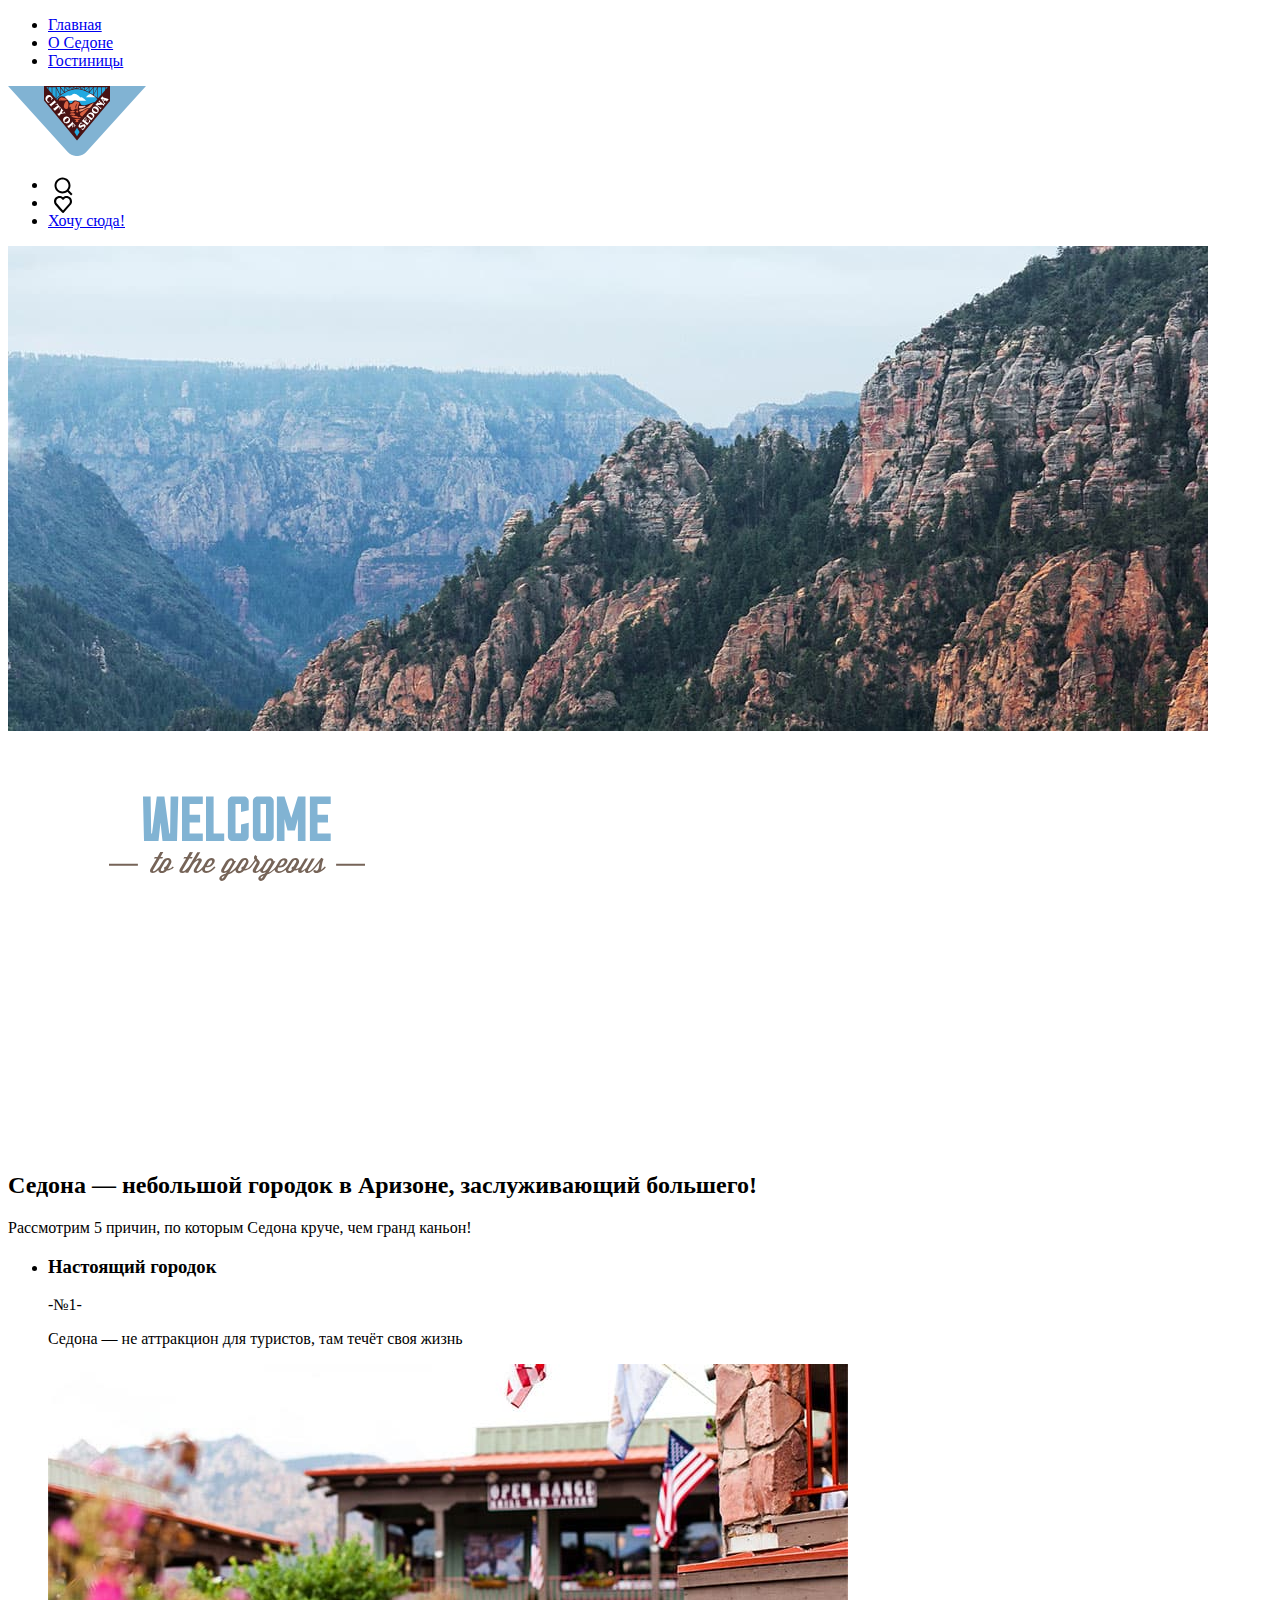
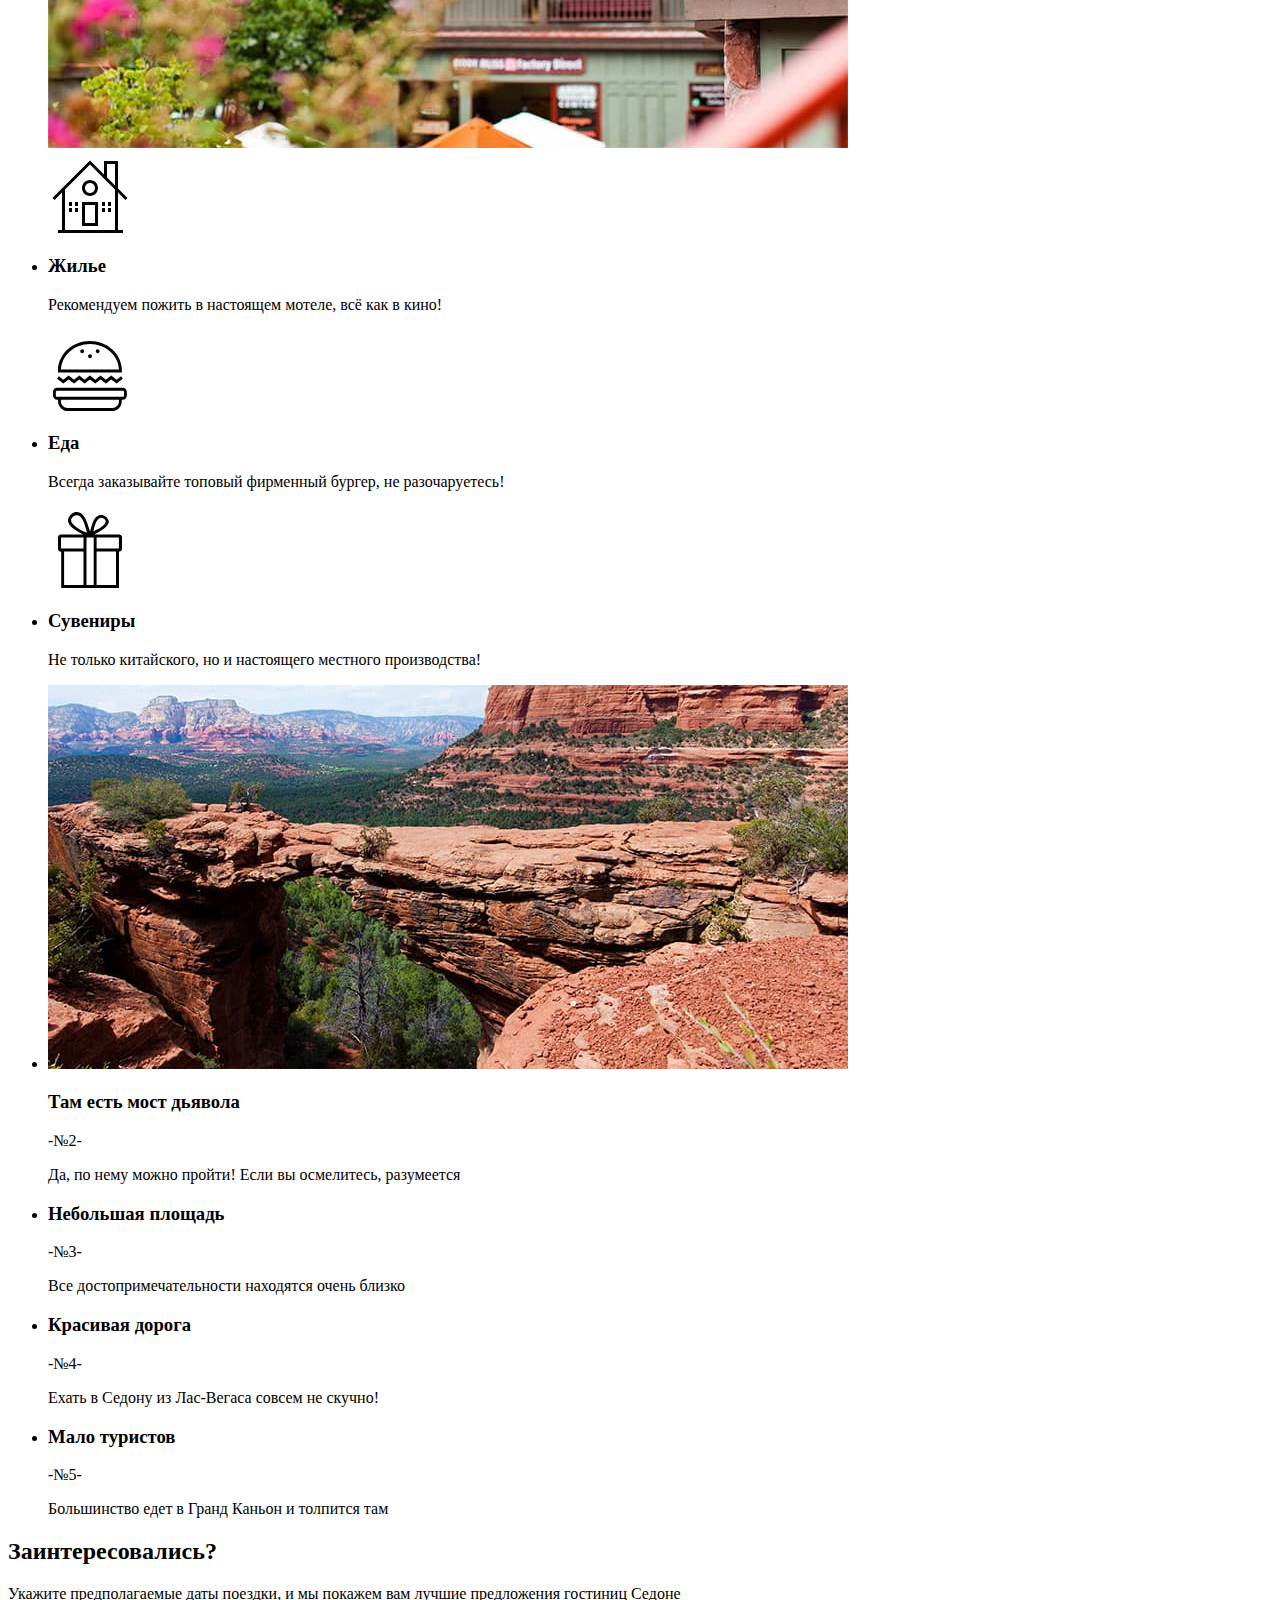
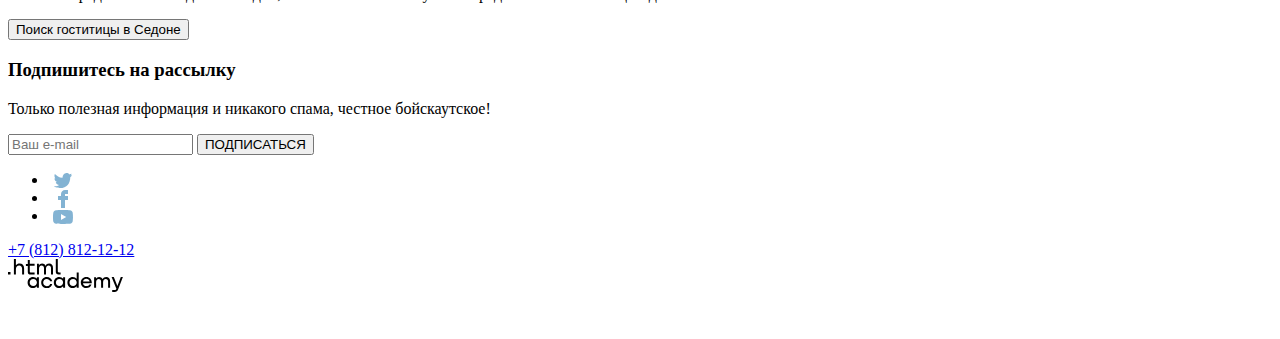
==== index.html @ 728090f1 "font-face two vaviants" ====
<!DOCTYPE html>
<html lang="ru">
  <head>
    <meta charset="utf-8" />
    <title>Седона</title>
    <link rel="stylesheet" href="styles/styles.css" />
  </head>
  <body>
    <header class="header">
      <nav class="navigation">
        <ul class="nav-list">
          <li class="nav-item">
            <a class="nav-link" href="#">Главная</a>
          </li>
          <li class="nav-item">
            <a class="nav-link" href="#">О Седоне</a>
          </li>
          <li class="nav-item">
            <a class="nav-link" href="catalog.html">Гостиницы</a>
          </li>
        </ul>
        <a class="sedona-banner" href="#"
          ><img src="img/brand-sedona.svg" alt="Баннер Седоны"
        /></a>
        <ul class="nav-user">
          <li class="nav-item">
            <a class="nav-link nav-link--search" href="#">
              <span class="visually-hidden">Поиск</span>
            </a>
          </li>
          <li class="nav-item">
            <a class="nav-link nav-link--heart" href="#">
              <span class="visually-hidden">Избранное</span>
            </a>
          </li>
          <li class="nav-item">
            <a class="nav-link" href="#">Хочу сюда!</a>
          </li>
        </ul>
      </nav>
    </header>
    <main class="main-index">
      <h1 class="visually-hidden">Гостиницы в Седоне, штат Аризона</h1>
      <section class="welcome-splash">
        <img
          class="welcome"
          src="img/index-canyon.jpg"
          alt="Каньон Седоны"
          width="1200"
          height="485"
        />
        <img
          class="welcome"
          src="img/divider.svg"
          alt="декоративный разделитель"
        />
        <img
          class="welcome"
          src="img/welcome.svg"
          alt="Логотип Седоны на главной"
          width="458"
          height="352"
        />
        <h2 class="welcome-title">
          Седона — небольшой городок в Аризоне, заслуживающий большего!
        </h2>
        <p class="welcome-description">
          Рассмотрим 5 причин, по которым Седона круче, чем гранд каньон!
        </p>
      </section>
      <section class="advantages">
        <ul class="advantages-list">
          <li class="advantages-item-image">
            <div class="advantage-content">
              <h3 class="advantages-title">Настоящий городок</h3>
              <span class="advantages-number">-№1-</span>
              <p>Седона — не аттракцион для туристов, там течёт своя жизнь</p>
            </div>
            <img
              class="city"
              src="img/vantage-town.jpg"
              alt="Городской пейзаж Седоны"
              width="800"
              height="384"
            />
          </li>
          <li class="advantages-item lodging">
            <span class=""></span>
            <h3 class="advantages-title">Жилье</h3>
            <p class="advantages-description">
              Рекомендуем пожить в настоящем мотеле, всё как в кино!
            </p>
          </li>
          <li class="advantages-item food">
            <h3 class="advantages-title">Еда</h3>
            <p class="advantages-description">
              Всегда заказывайте топовый фирменный бургер, не разочаруетесь!
            </p>
          </li>
          <li class="advantages-item souvenirs">
            <h3 class="advantages-title">Сувениры</h3>
            <p class="advantages-description">
              Не только китайского, но и настоящего местного производства!
            </p>
          </li>
          <li class="advantages-item-image">
            <img
              class="canyon"
              src="img/vantage-canyon.jpg"
              alt="Каньон"
              width="800"
              height="384"
            />
            <div class="advantage-content">
              <h3 class="advantages-title">Там есть мост дьявола</h3>
              <span class="advantages-number">-№2-</span>
              <p class="advantages-description">
                Да, по нему можно пройти! Если вы осмелитесь, разумеется
              </p>
            </div>
          </li>
          <li class="advantages-item">
            <h3 class="advantages-title">Небольшая площадь</h3>
            <span class="advantages-number">-№3-</span>
            <p class="advantages-description">
              Все достопримечательности находятся очень близко
            </p>
          </li>
          <li class="advantages-item">
            <h3 class="advantages-title">Красивая дорога</h3>
            <span class="advantages-number">-№4-</span>
            <p class="advantages-description">
              Ехать в Седону из Лас-Вегаса совсем не скучно!
            </p>
          </li>
          <li class="advantages-item">
            <h3 class="advantages-title">Мало туристов</h3>
            <span class="advantages-number">-№5-</span>
            <p class="advantages-description">
              Большинство едет в Гранд Каньон и толпится там
            </p>
          </li>
        </ul>
      </section>
      <section class="search-hotel">
        <h2 class="search-title">Заинтересовались?</h2>
        <p class="search-description">
          Укажите предполагаемые даты поездки, и мы покажем вам лучшие
          предложения гостиниц Седоне
        </p>
        <button class="btn-hotel" type="button">
          Поиск гоститицы в Седоне
        </button>
      </section>
      <section class="subscribe-email">
        <!-- Здесь будет образ background -->
        <h3 class="subscribe-title">Подпишитесь на рассылку</h3>
        <p class="subscribe-description">
          Только полезная информация и никакого спама, честное бойскаутское!
        </p>
        <form
          class="subscribe-form"
          action="https://echo.htmlacademy.ru/"
          method="post"
        >
          <input
            type="email"
            id="subscribe-email"
            name="subscribe-email"
            placeholder="Ваш e-mail"
          />
          <button class="btn-submit" type="submit">ПОДПИСАТЬСЯ</button>
        </form>
      </section>
    </main>
    <footer class="footer">
      <div class="socials">
        <h2 class="visually-hidden">Список соцсетей</h2>
        <ul>
          <li class="socials-item">
            <a
              class="socials-link social-twitter"
              href="https://twitter.com/htmlacademy_ru"
            >
              <span class="visually-hidden">Twitter</span>
            </a>
          </li>
          <li class="socials-item">
            <a
              class="socials-link social-facebook"
              href="https://www.facebook.com/htmlacademy"
            >
              <span class="visually-hidden">Facebook</span>
            </a>
          </li>
          <li class="socials-item">
            <a
              class="socials-link social-youtube"
              href="https://www.youtube.com/c/HTMLAcademyRUS"
            >
              <span class="visually-hidden l">YouTube</span>
            </a>
          </li>
        </ul>
      </div>
      <div class="footer-phone">
        <h2 class="visually-hidden">Телефон</h2>
        <a class="contact-link" href="tel:88128121212">+7 (812) 812-12-12</a>
      </div>
      <div class="htmlacademy-banner">
        <h2 class="visually-hidden">Баннер HTML Academy</h2>
        <a class="htmlacademy-link" href="https://htmlacademy.ru">
          <img
            class="htmlacademy-image"
            src="img/brand-htmlacademy.svg"
            alt="Баннер сайта HTML Academy"
          />
        </a>
      </div>
    </footer>
  </body>
</html>
---- styles/styles.css ----
@font-face {
    font-family: "PT Sans";
    font-style: normal;
    font-weight: 400;
    src: url("../fonts/ptsans-400.woff2") format("woff2");
    font-display: swap;
   }
@font-face {
    font-family: "PT Sans";
    font-style: normal;
    font-weight: 700;
    src: url("../fonts/ptsans-700.woff2") format("woff2");
    font-display: swap;
   }
   

.interface {
    background-image: url('../img/interface.png');
    display: inline-block;
    height: 20px;
    width: 20px;
    vertical-align: middle;
    margin-right: 10;
    background-repeat: no-repeat;
}
.social {
    background-image: url('../img/social.png');
    display: inline-block;
    height: 20px;
    width: 20px;
    vertical-align: middle;
    margin-right: 10;
    background-repeat: no-repeat;
}
.mode {
    background-image: url('../img/mode.png');
    display: inline-block;
    height: 20px;
    width: 20px;
    vertical-align: middle;
    margin-right: 10;
    background-repeat: no-repeat;
}
.variant-tile {
    display: inline-block;
    background-position: -71px -19px;
    width: 20px;
    height: 20px;
}
.variant-slideshow {
    display: inline-block;
    background-position: -46px -19px;
    width: 20px;
    height: 20px;
}
.variant-list {
    display: inline-block;
    background-position: -20px -19px;
    width: 20px;
    height: 20px;
}
.variant-home {
    display: inline-block;
    background-position: -229px -19px;
    width: 20px;
    height: 20px;
}


.nav-link {
    position: relative;
    padding-right: 25px;
}
.button-active, .button-light {
    position: relative;
    padding-right: 25px;
}
.socials-link {
    position: relative;
    padding-right: 25px;
}
.advantages-item {
    position: relative;
    padding-right: 25px;
}
.lodging::before {
    content: ' ';
    display: block;
    background-image: url('../img/housing.svg');
    background-size: 84px 84px;
    height: 84px;
    width: 84px;
}
.food::before {
  display: block;
  content: ' ';
  background-image: url('../img/eating.svg');
  background-size: 84px 84px;
  height: 84px;
  width: 84px;
}
.souvenirs::before {
    display: block;
    content: ' ';
    background-image: url('../img/souvenir.svg');
  background-size: 84px 84px;
  height: 84px;
  width: 84px;
}
.variant-tile::before {
    content: "";
    display: block;
    background-image:url('../img/tile.svg');
    background-position: 0 0;
    width: 20px;
    height: 20px;
    position: absolute;
    top:0;
    right: 0;
}
.variant-slideshow::before {
    content: "";
    display: block;
    background-image:url('../img/slideshow.svg');
    background-position: 0 0;
    width: 20px;
    height: 20px;
    position: absolute;
    top:0;
    right: 0;
}
.variant-list::before {
    content: "";
    display: block;
    background-image:url('../img/list.svg');
    background-position: 0 0;
    width: 20px;
    height: 20px;
    position: absolute;
    top:0;
    right: 0;
}
.social-twitter::before {
    content: "";
    display: block;
    background-image:url('../img/service-tw.svg');
    background-position: 0 0;
    width: 20px;
    height: 20px;
    position: absolute;
    top:0;
    right: 0;

}
.social-facebook::before {
    content: "";
    display: block;
    background-image:url('../img/service-fb.svg');
    background-position: 0 0;
    width: 20px;
    height: 20px;
    position: absolute;
    top:0;
    right: 0;

}
.social-youtube::before {
    content: "";
    display: block;
    background-image:url('../img/service-yt.svg');
    background-position: 0 0;
    width: 20px;
    height: 20px;
    position: absolute;
    top:0;
    right: 0;

}

.nav-link--search::before {
    content: "";
    display: block;
    background-image:url('../img/search.svg');
    background-position: 0 0;
    width: 20px;
    height: 20px;
    position: absolute;
    top:0;
    right: 0;

}
.nav-link--heart::before {
    content: "";
    display: block;
    background-image:url('../img/heart.svg');
    background-position: 0 0;
    width: 20px;
    height: 20px;
    position: absolute;
    top:0;
    right: 0;

}



  .visually-hidden {
    position: absolute;
    clip: rect(0 0 0 0);
    width: 1px;
    height: 1px;
    margin: -1px;
  }
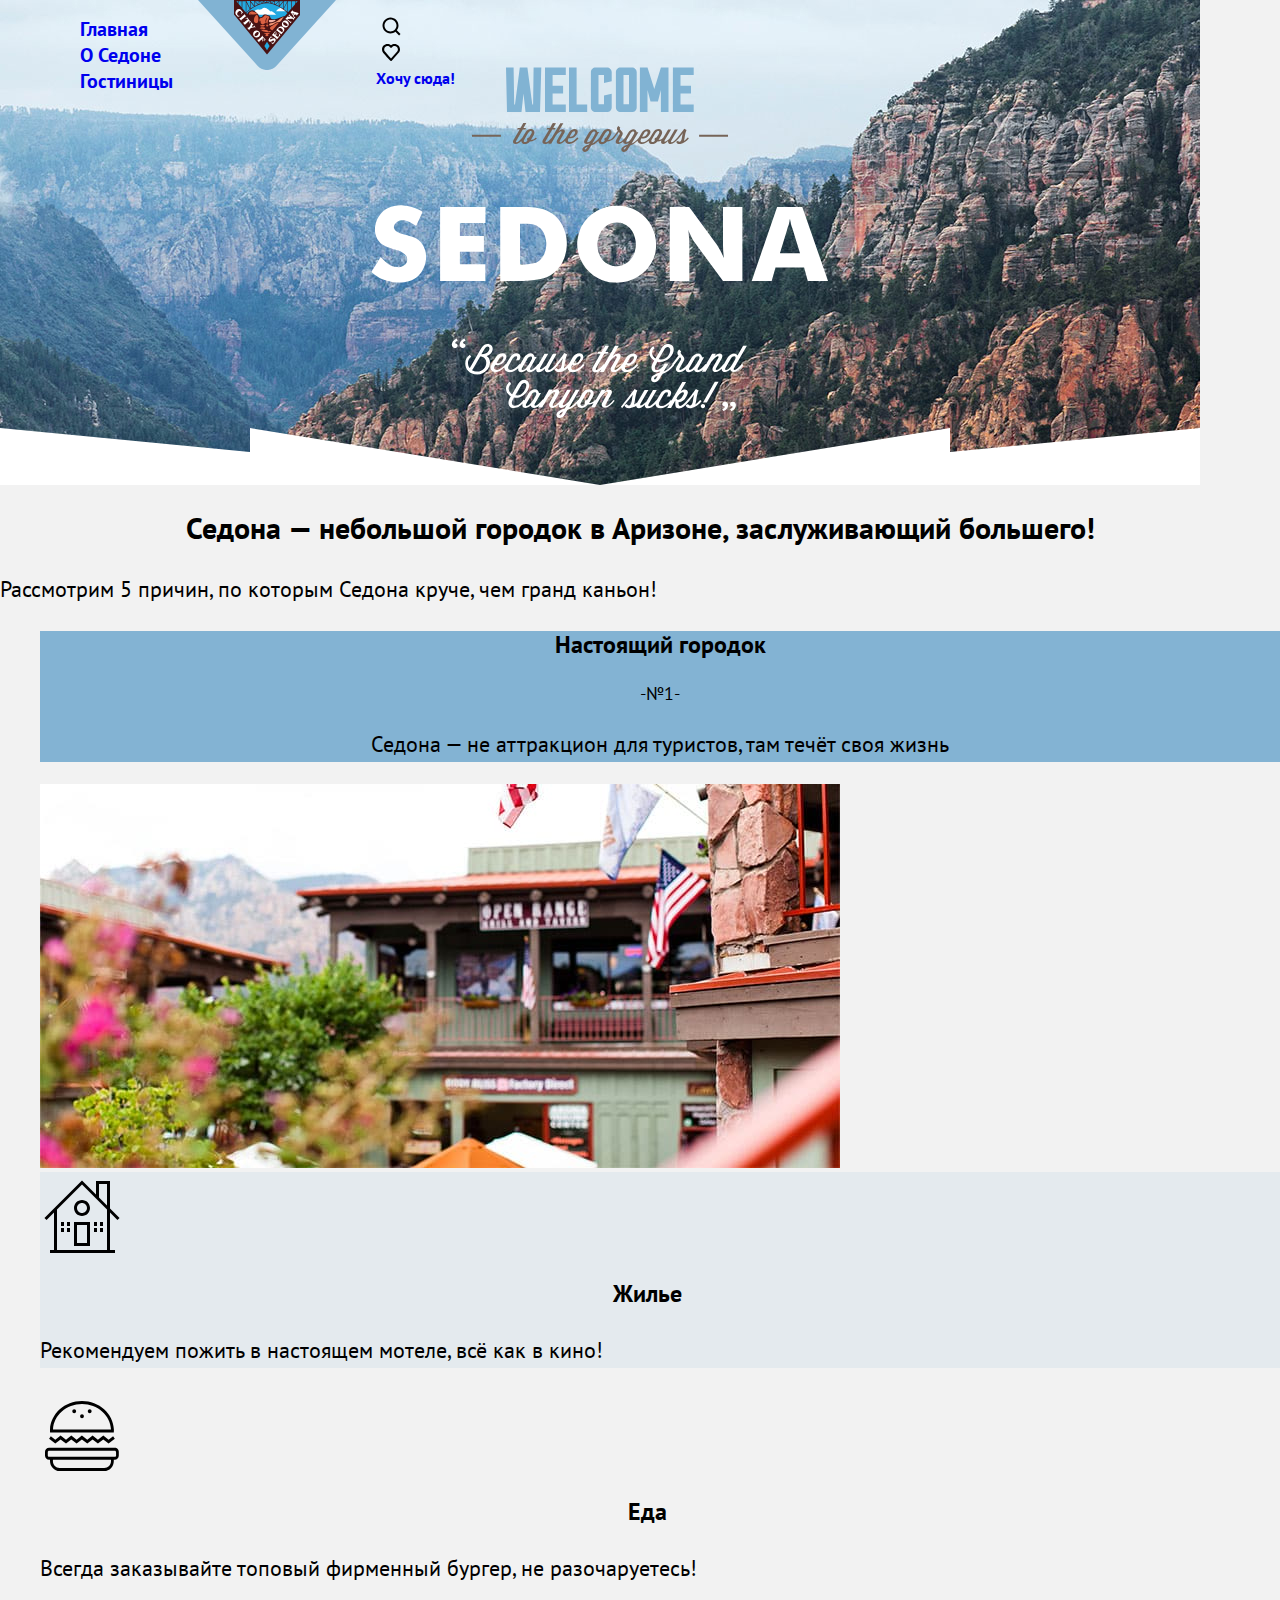
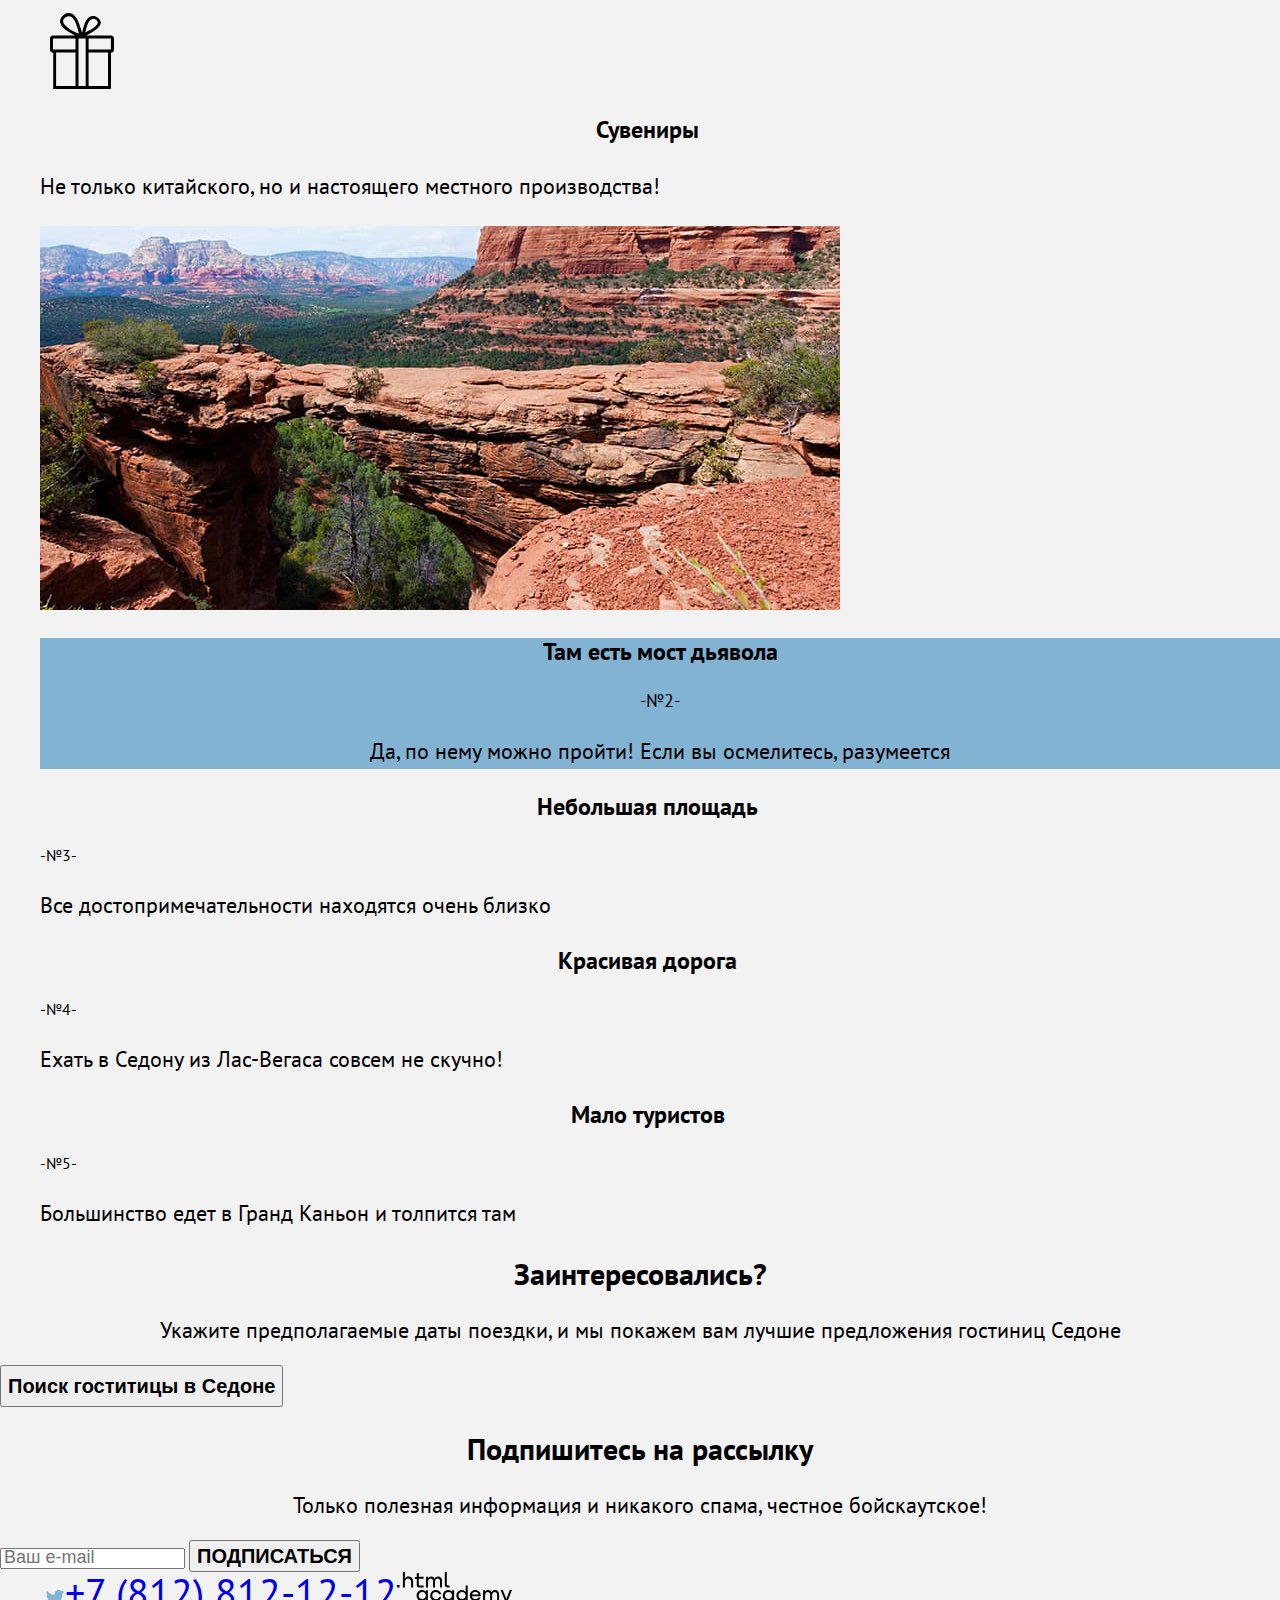
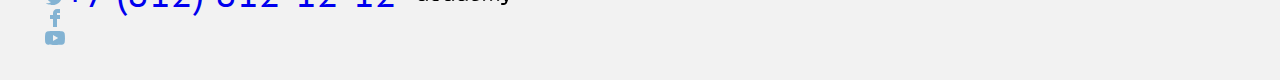
==== commit 9d176b1d: "styling in master-2" ====
--- a/index.html
+++ b/index.html
@@ -34,7 +34,7 @@
             </a>
           </li>
           <li class="nav-item">
-            <a class="nav-link" href="#">Хочу сюда!</a>
+            <a class="nav-link-likeable" href="#">Хочу сюда!</a>
           </li>
         </ul>
       </nav>
@@ -42,14 +42,14 @@
     <main class="main-index">
       <h1 class="visually-hidden">Гостиницы в Седоне, штат Аризона</h1>
       <section class="welcome-splash">
-        <img
+        <!-- <img
           class="welcome"
           src="img/index-canyon.jpg"
           alt="Каньон Седоны"
           width="1200"
           height="485"
-        />
-        <img
+        /> -->
+        <!-- <img
           class="welcome"
           src="img/divider.svg"
           alt="декоративный разделитель"
@@ -60,7 +60,8 @@
           alt="Логотип Седоны на главной"
           width="458"
           height="352"
-        />
+        /> -->
+        <div class="welcome-splash-imaging"></div>
         <h2 class="welcome-title">
           Седона — небольшой городок в Аризоне, заслуживающий большего!
         </h2>
@@ -74,7 +75,7 @@
             <div class="advantage-content">
               <h3 class="advantages-title">Настоящий городок</h3>
               <span class="advantages-number">-№1-</span>
-              <p>Седона — не аттракцион для туристов, там течёт своя жизнь</p>
+              <p class="advantages-description">Седона — не аттракцион для туристов, там течёт своя жизнь</p>
             </div>
             <img
               class="city"
@@ -154,7 +155,7 @@
       </section>
       <section class="subscribe-email">
         <!-- Здесь будет образ background -->
-        <h3 class="subscribe-title">Подпишитесь на рассылку</h3>
+        <h2 class="subscribe-title">Подпишитесь на рассылку</h2>
         <p class="subscribe-description">
           Только полезная информация и никакого спама, честное бойскаутское!
         </p>
--- a/styles/styles.css
+++ b/styles/styles.css
@@ -1,213 +1,444 @@
 @font-face {
+  font-family: "PT Sans";
+  font-style: normal;
+  font-weight: 400;
+  src: url("../fonts/ptsans-400.woff2") format("woff2");
+  font-display: swap;
+}
+@font-face {
+  font-family: "PT Sans";
+  font-style: normal;
+  font-weight: 700;
+  src: url("../fonts/ptsans-700.woff2") format("woff2");
+  font-display: swap;
+}
+
+html {
+  margin: 0;
+	padding: 0;
+	border: 0;
+	font-size: 100%;
+	font: inherit;
+}
+
+body {
+    margin: 0;
+    padding: 0;
+    border: 0;
     font-family: "PT Sans";
-    font-style: normal;
-    font-weight: 400;
-    src: url("../fonts/ptsans-400.woff2") format("woff2");
-    font-display: swap;
-   }
-@font-face {
-    font-family: "PT Sans";
-    font-style: normal;
-    font-weight: 700;
-    src: url("../fonts/ptsans-700.woff2") format("woff2");
-    font-display: swap;
-   }
-   
-
+    background-color: #F2F2F2;
+    background-size: 1280px 3315px;
+}
+ul {
+  list-style: none;
+}
+a {
+  text-decoration: none;
+}
+header {
+    position: absolute;
+    width: 1200px;
+    height: 70px;
+    left: 40px;
+    top: 0px;
+}
+.navigation {
+  display: flex;
+}
+.pagination {
+  display: flex;
+}
+.footer {
+  display: flex;
+}
+.catalog-fiilters-form {
+  display: flex;
+}
+ .welcome-splash-imaging {
+  width: 1200px;
+  height: 485px;
+  background-image: url(../img/divider.svg),  url(../img/welcome.svg), url(../img/index-background.jpg);
+  background-repeat: no-repeat, no-repeat, no-repeat;
+  background-position: bottom, center, center;
+}
+h2 {
+  font-size: 30px;
+  font-weight: 700;
+  line-height: 36px;
+  text-align: center;
+}
+h3 {
+  font-size: 24px;
+  font-weight: 700;
+  line-height: 28px;
+  text-align: center;
+}
+.search-description {
+  font-family: PT Sans;
+  font-size: 22px;
+  font-weight: 400;
+  line-height: 26px;
+  text-align: center;
+}
+p {
+  font-size: 22px;
+  font-weight: 400;
+  line-height: 36px;
+}
+.subscribe-description {
+  font-size: 22px;
+  font-weight: 400;
+  line-height: 26px;
+  text-align: center;
+}
+.advantage-content {
+  font-size: 18px;
+  font-weight: 400;
+  line-height: 21px;
+  text-align: center;
+}
+.nav-link {
+  font-size: 20px;
+  font-weight: 700;
+  line-height: 26px;
+}
+.nav-link-likeable {
+  font-size: 16px;
+  font-weight: 700;
+  line-height: 21px;
+  text-align: center;
+}
+button.btn-hotel {
+  font-size: 20px;
+  font-weight: 700;
+  line-height: 36px;
+  text-align: center;
+}
+button.btn-submit {
+  font-size: 20px;
+  font-weight: 700;
+  line-height: 26px;
+}
+/* Телефон в футере */
+.contact-link {
+  font-size: 40px;
+  font-weight: 400;
+  line-height: 40px;
+  text-align: center;
+}
+/* Placeholder for input */
+#subscribe-email::placeholder,
+#newsletter-email::placeholder {
+  font-size: 18px;
+  font-weight: 400;
+  line-height: 26px;
+  text-align: left;
+}
+/* Catalog - font */
+.header-inner-title {
+  font-size: 60px;
+  font-weight: 700;
+  line-height: 78px;
+  text-align: left;
+}
+.breadcrumbs-link {
+  font-size: 16px;
+  font-weight: 400;
+  line-height: 21px;
+  text-align: left;
+}
+.catalog-filter-title {
+  font-size: 20px;
+  font-weight: 700;
+  line-height: 26px;
+  text-align: left;
+}
+.control-filter-item {
+  font-size: 18px;
+  font-weight: 400;
+  line-height: 23px;
+  text-align: left;
+}
+.button-apply {
+  font-size: 16px;
+  font-weight: 700;
+  line-height: 21px;
+  text-align: center;
+}
+
+.button-reset {
+  font-size: 18px;
+  font-weight: 400;
+  line-height: 23px;
+  text-align: center;
+}
+.sorting-heading {
+  font-size: 30px;
+  font-weight: 700;
+  line-height: 39px;
+  text-align: left;
+}
+.select-control {
+  font-size: 18px;
+  font-weight: 400;
+  line-height: 23px;
+  text-align: left;
+}
+.card-title {
+  font-size: 24px;
+  font-weight: 700;
+  line-height: 31px;
+  text-align: left;
+}
+.card-subtitle {
+  font-size: 18px;
+  font-weight: 400;
+  line-height: 23px;
+  text-align: left;
+}
+.card-detailed {
+  font-size: 16px;
+  font-weight: 700;
+  line-height: 21px;
+  text-align: center;
+}
+.rating {
+  font-size: 16px;
+  font-weight: 400;
+  line-height: 21px;
+  text-align: center;
+}
+.cards-button {
+  font-size: 20px;
+  font-weight: 700;
+  line-height: 26px;
+  text-align: center;
+}
+.pagination-link {
+  font-size: 20px;
+  font-weight: 700;
+  line-height: 26px;
+  text-align: center;
+}
+.on-page {
+  font-size: 18px;
+  font-weight: 400;
+  line-height: 23px;
+  text-align: left;
+}
+
+/* Вверху шрифты */
+/* Background down */
+
+.advantage-content {
+    background: #83B3D3 no-repeat;
+    background-size: 400px 384px;
+}
+.lodging {
+    background: #83B3D31F;
+}
 .interface {
-    background-image: url('../img/interface.png');
-    display: inline-block;
-    height: 20px;
-    width: 20px;
-    vertical-align: middle;
-    margin-right: 10;
-    background-repeat: no-repeat;
+  background-image: url("../img/interface.png");
+  display: inline-block;
+  height: 20px;
+  width: 20px;
+  vertical-align: middle;
+  margin-right: 10;
+  background-repeat: no-repeat;
 }
 .social {
-    background-image: url('../img/social.png');
-    display: inline-block;
-    height: 20px;
-    width: 20px;
-    vertical-align: middle;
-    margin-right: 10;
-    background-repeat: no-repeat;
+  background-image: url("../img/social.png");
+  display: inline-block;
+  height: 20px;
+  width: 20px;
+  vertical-align: middle;
+  margin-right: 10;
+  background-repeat: no-repeat;
 }
 .mode {
-    background-image: url('../img/mode.png');
-    display: inline-block;
-    height: 20px;
-    width: 20px;
-    vertical-align: middle;
-    margin-right: 10;
-    background-repeat: no-repeat;
+  background-image: url("../img/mode.png");
+  display: inline-block;
+  height: 20px;
+  width: 20px;
+  vertical-align: middle;
+  margin-right: 10;
+  background-repeat: no-repeat;
 }
 .variant-tile {
-    display: inline-block;
-    background-position: -71px -19px;
-    width: 20px;
-    height: 20px;
+  display: inline-block;
+  background-position: -71px -19px;
+  width: 20px;
+  height: 20px;
 }
 .variant-slideshow {
-    display: inline-block;
-    background-position: -46px -19px;
-    width: 20px;
-    height: 20px;
+  display: inline-block;
+  background-position: -46px -19px;
+  width: 20px;
+  height: 20px;
 }
 .variant-list {
-    display: inline-block;
-    background-position: -20px -19px;
-    width: 20px;
-    height: 20px;
+  display: inline-block;
+  background-position: -20px -19px;
+  width: 20px;
+  height: 20px;
 }
 .variant-home {
-    display: inline-block;
-    background-position: -229px -19px;
-    width: 20px;
-    height: 20px;
-}
-
+  display: inline-block;
+  background-position: -229px -19px;
+  width: 20px;
+  height: 20px;
+}
 
 .nav-link {
-    position: relative;
-    padding-right: 25px;
-}
-.button-active, .button-light {
-    position: relative;
-    padding-right: 25px;
+  position: relative;
+  padding-right: 25px;
+}
+.breadcrumbs-link {
+  position: relative;
+  padding-right: 25px;
+}
+.variant-home::before {
+  content: "";
+  display: block;
+  background-image: url("../img/home.svg");
+  background-position: 0 0;
+  width: 20px;
+  height: 20px;
+  position: absolute;
+  top: 0;
+  right: 0;
+}
+.button-active,
+.button-light {
+  position: relative;
+  padding-right: 25px;
 }
 .socials-link {
-    position: relative;
-    padding-right: 25px;
+  position: relative;
+  padding-right: 25px;
 }
 .advantages-item {
-    position: relative;
-    padding-right: 25px;
+  position: relative;
+  padding-right: 25px;
 }
 .lodging::before {
-    content: ' ';
-    display: block;
-    background-image: url('../img/housing.svg');
-    background-size: 84px 84px;
-    height: 84px;
-    width: 84px;
-}
-.food::before {
-  display: block;
-  content: ' ';
-  background-image: url('../img/eating.svg');
+  content: " ";
+  display: block;
+  background-image: url("../img/housing.svg");
   background-size: 84px 84px;
   height: 84px;
   width: 84px;
 }
-.souvenirs::before {
-    display: block;
-    content: ' ';
-    background-image: url('../img/souvenir.svg');
+.food::before {
+  display: block;
+  content: " ";
+  background-image: url("../img/eating.svg");
   background-size: 84px 84px;
   height: 84px;
   width: 84px;
 }
+.souvenirs::before {
+  display: block;
+  content: " ";
+  background-image: url("../img/souvenir.svg");
+  background-size: 84px 84px;
+  height: 84px;
+  width: 84px;
+}
 .variant-tile::before {
-    content: "";
-    display: block;
-    background-image:url('../img/tile.svg');
-    background-position: 0 0;
-    width: 20px;
-    height: 20px;
-    position: absolute;
-    top:0;
-    right: 0;
+  content: "";
+  display: block;
+  background-image: url("../img/tile.svg");
+  background-position: 0 0;
+  width: 20px;
+  height: 20px;
+  position: absolute;
+  top: 0;
+  right: 0;
 }
 .variant-slideshow::before {
-    content: "";
-    display: block;
-    background-image:url('../img/slideshow.svg');
-    background-position: 0 0;
-    width: 20px;
-    height: 20px;
-    position: absolute;
-    top:0;
-    right: 0;
+  content: "";
+  display: block;
+  background-image: url("../img/slideshow.svg");
+  background-position: 0 0;
+  width: 20px;
+  height: 20px;
+  position: absolute;
+  top: 0;
+  right: 0;
 }
 .variant-list::before {
-    content: "";
-    display: block;
-    background-image:url('../img/list.svg');
-    background-position: 0 0;
-    width: 20px;
-    height: 20px;
-    position: absolute;
-    top:0;
-    right: 0;
+  content: "";
+  display: block;
+  background-image: url("../img/list.svg");
+  background-position: 0 0;
+  width: 20px;
+  height: 20px;
+  position: absolute;
+  top: 0;
+  right: 0;
 }
 .social-twitter::before {
-    content: "";
-    display: block;
-    background-image:url('../img/service-tw.svg');
-    background-position: 0 0;
-    width: 20px;
-    height: 20px;
-    position: absolute;
-    top:0;
-    right: 0;
-
+  content: "";
+  display: block;
+  background-image: url("../img/service-tw.svg");
+  background-position: 0 0;
+  width: 20px;
+  height: 20px;
+  position: absolute;
+  top: 0;
+  right: 0;
 }
 .social-facebook::before {
-    content: "";
-    display: block;
-    background-image:url('../img/service-fb.svg');
-    background-position: 0 0;
-    width: 20px;
-    height: 20px;
-    position: absolute;
-    top:0;
-    right: 0;
-
+  content: "";
+  display: block;
+  background-image: url("../img/service-fb.svg");
+  background-position: 0 0;
+  width: 20px;
+  height: 20px;
+  position: absolute;
+  top: 0;
+  right: 0;
 }
 .social-youtube::before {
-    content: "";
-    display: block;
-    background-image:url('../img/service-yt.svg');
-    background-position: 0 0;
-    width: 20px;
-    height: 20px;
-    position: absolute;
-    top:0;
-    right: 0;
-
+  content: "";
+  display: block;
+  background-image: url("../img/service-yt.svg");
+  background-position: 0 0;
+  width: 20px;
+  height: 20px;
+  position: absolute;
+  top: 0;
+  right: 0;
 }
 
 .nav-link--search::before {
-    content: "";
-    display: block;
-    background-image:url('../img/search.svg');
-    background-position: 0 0;
-    width: 20px;
-    height: 20px;
-    position: absolute;
-    top:0;
-    right: 0;
-
+  content: "";
+  display: block;
+  background-image: url("../img/search.svg");
+  background-position: 0 0;
+  width: 20px;
+  height: 20px;
+  position: absolute;
+  top: 0;
+  right: 0;
 }
 .nav-link--heart::before {
-    content: "";
-    display: block;
-    background-image:url('../img/heart.svg');
-    background-position: 0 0;
-    width: 20px;
-    height: 20px;
-    position: absolute;
-    top:0;
-    right: 0;
-
-}
-
-
-
-  .visually-hidden {
-    position: absolute;
-    clip: rect(0 0 0 0);
-    width: 1px;
-    height: 1px;
-    margin: -1px;
-  }+  content: "";
+  display: block;
+  background-image: url("../img/heart.svg");
+  background-position: 0 0;
+  width: 20px;
+  height: 20px;
+  position: absolute;
+  top: 0;
+  right: 0;
+}
+
+.visually-hidden {
+  position: absolute;
+  clip: rect(0 0 0 0);
+  width: 1px;
+  height: 1px;
+  margin: -1px;
+}
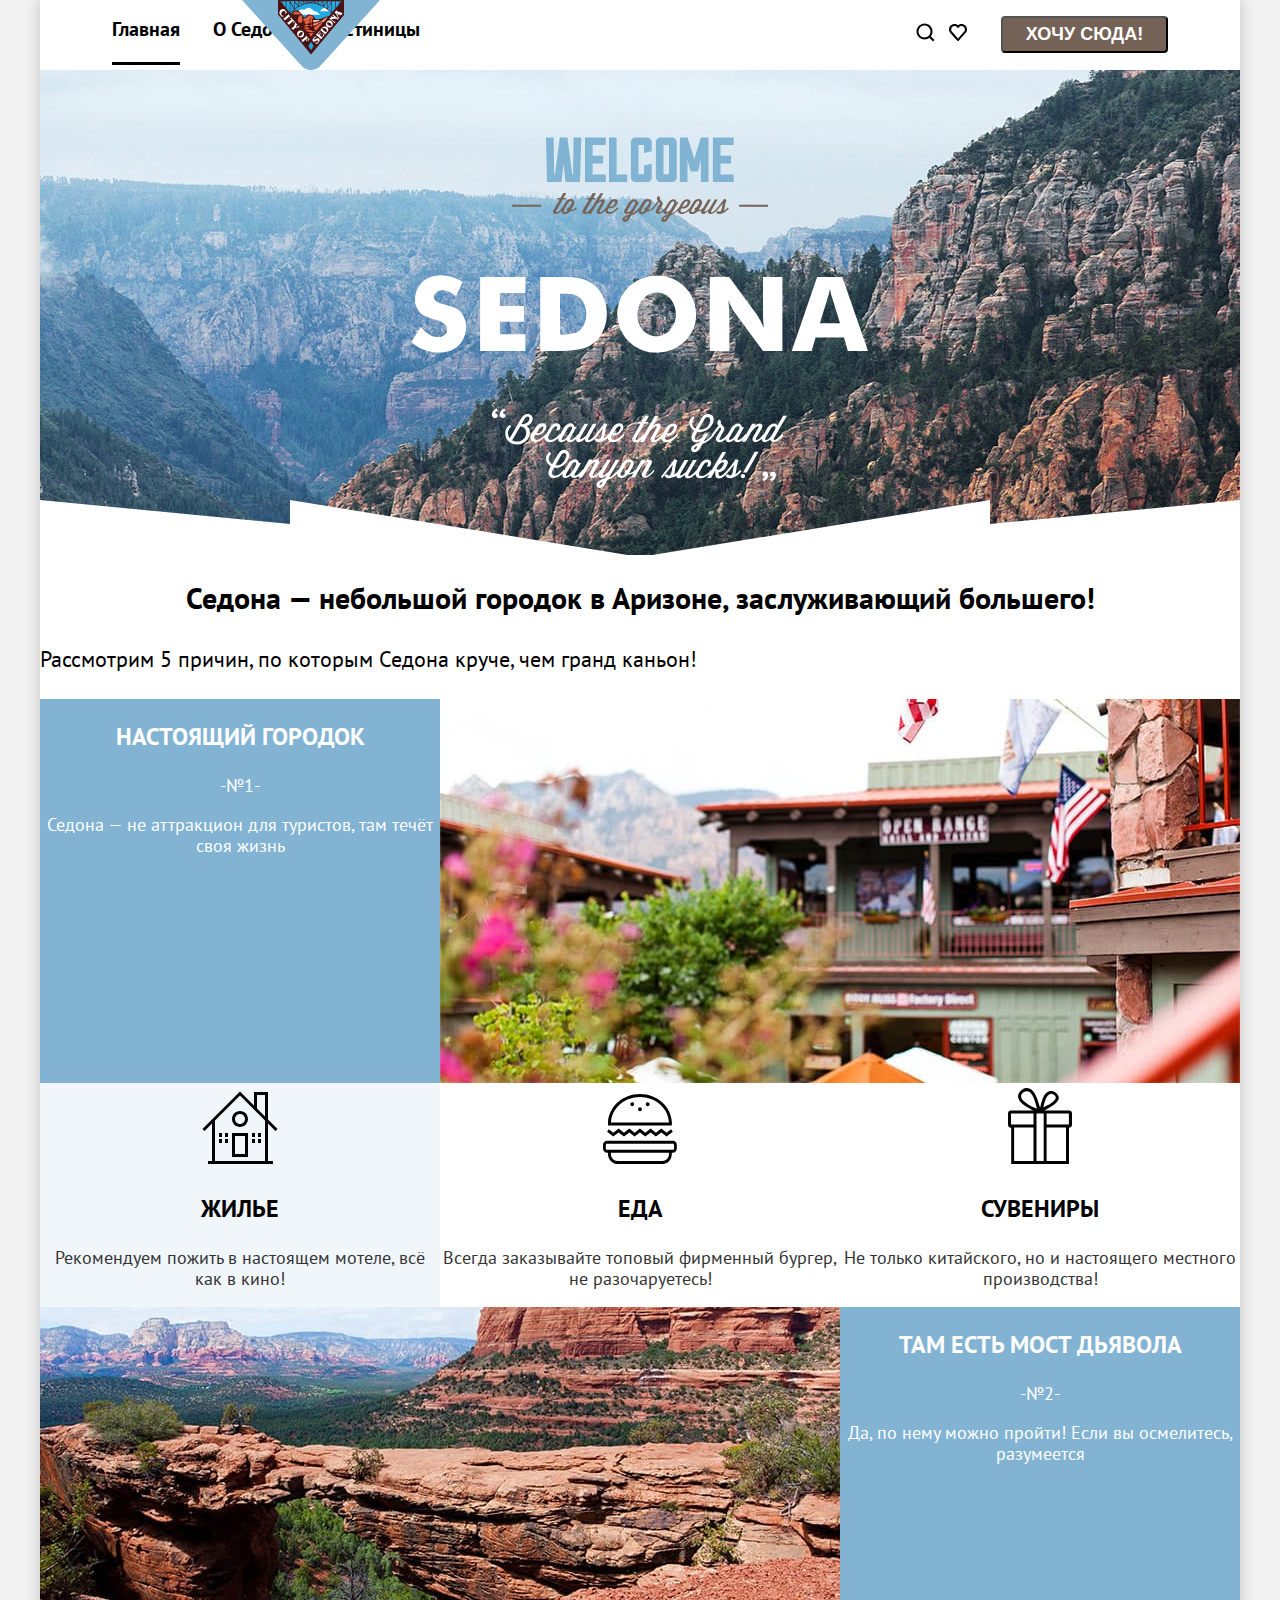
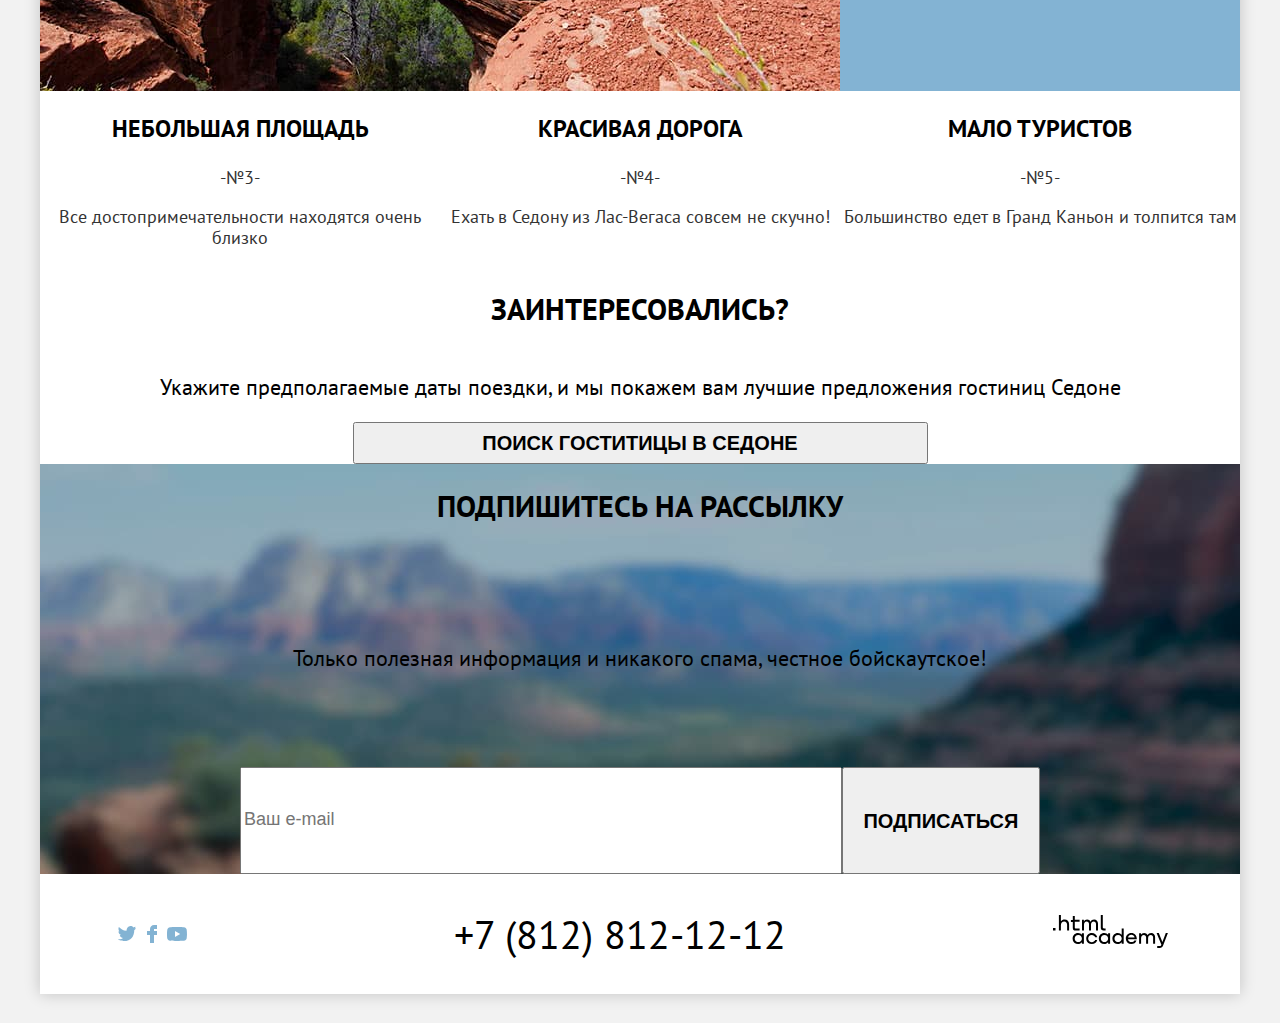
==== commit bbcf6780: "Исправления главной и гостиницы" ====
--- a/index.html
+++ b/index.html
@@ -6,218 +6,212 @@
     <link rel="stylesheet" href="styles/styles.css" />
   </head>
   <body>
-    <header class="header">
-      <nav class="navigation">
-        <ul class="nav-list">
-          <li class="nav-item">
-            <a class="nav-link" href="#">Главная</a>
-          </li>
-          <li class="nav-item">
-            <a class="nav-link" href="#">О Седоне</a>
-          </li>
-          <li class="nav-item">
-            <a class="nav-link" href="catalog.html">Гостиницы</a>
-          </li>
-        </ul>
+    <div class="container">
+      <header class="header">
+        <nav class="navigation">
+          <ul class="nav-list">
+            <li class="nav-item">
+              <a class="nav-link nav-link-active" href="">Главная</a>
+            </li>
+            <li class="nav-item">
+              <a class="nav-link" href="">О Седоне</a>
+            </li>
+            <li class="nav-item">
+              <a class="nav-link" href="catalog.html">Гостиницы</a>
+            </li>
+          </ul>
+          <ul class="nav-user">
+            <li class="nav-item">
+              <a class="nav-link nav-link--search" href="#">
+                <span class="visually-hidden">Поиск</span>
+              </a>
+            </li>
+            <li class="nav-item">
+              <a class="nav-link nav-link--heart" href="#">
+                <span class="visually-hidden">Избранное</span>
+              </a>
+            </li>
+            <li class="nav-item">
+              <button class="nav-link-likeable" href="#">Хочу сюда!</button>
+            </li>
+          </ul>
+        </nav>
         <a class="sedona-banner" href="#"
           ><img src="img/brand-sedona.svg" alt="Баннер Седоны"
         /></a>
-        <ul class="nav-user">
-          <li class="nav-item">
-            <a class="nav-link nav-link--search" href="#">
-              <span class="visually-hidden">Поиск</span>
-            </a>
-          </li>
-          <li class="nav-item">
-            <a class="nav-link nav-link--heart" href="#">
-              <span class="visually-hidden">Избранное</span>
-            </a>
-          </li>
-          <li class="nav-item">
-            <a class="nav-link-likeable" href="#">Хочу сюда!</a>
-          </li>
-        </ul>
-      </nav>
-    </header>
-    <main class="main-index">
-      <h1 class="visually-hidden">Гостиницы в Седоне, штат Аризона</h1>
-      <section class="welcome-splash">
-        <!-- <img
-          class="welcome"
-          src="img/index-canyon.jpg"
-          alt="Каньон Седоны"
-          width="1200"
-          height="485"
-        /> -->
-        <!-- <img
-          class="welcome"
-          src="img/divider.svg"
-          alt="декоративный разделитель"
-        />
-        <img
-          class="welcome"
-          src="img/welcome.svg"
-          alt="Логотип Седоны на главной"
-          width="458"
-          height="352"
-        /> -->
-        <div class="welcome-splash-imaging"></div>
-        <h2 class="welcome-title">
-          Седона — небольшой городок в Аризоне, заслуживающий большего!
-        </h2>
-        <p class="welcome-description">
-          Рассмотрим 5 причин, по которым Седона круче, чем гранд каньон!
-        </p>
-      </section>
-      <section class="advantages">
-        <ul class="advantages-list">
-          <li class="advantages-item-image">
-            <div class="advantage-content">
-              <h3 class="advantages-title">Настоящий городок</h3>
-              <span class="advantages-number">-№1-</span>
-              <p class="advantages-description">Седона — не аттракцион для туристов, там течёт своя жизнь</p>
-            </div>
+      </header>
+      <main class="main-index">
+        <h1 class="visually-hidden">Гостиницы в Седоне, штат Аризона</h1>
+        <section class="welcome-splash">
+          <div class="welcome-splash-imaging">
             <img
-              class="city"
-              src="img/vantage-town.jpg"
-              alt="Городской пейзаж Седоны"
-              width="800"
-              height="384"
+              class="divider"
+              src="img/welcome.svg"
+              alt="welcome Sedona"
+              width="458"
+              height="352"
             />
-          </li>
-          <li class="advantages-item lodging">
-            <span class=""></span>
-            <h3 class="advantages-title">Жилье</h3>
-            <p class="advantages-description">
-              Рекомендуем пожить в настоящем мотеле, всё как в кино!
-            </p>
-          </li>
-          <li class="advantages-item food">
-            <h3 class="advantages-title">Еда</h3>
-            <p class="advantages-description">
-              Всегда заказывайте топовый фирменный бургер, не разочаруетесь!
-            </p>
-          </li>
-          <li class="advantages-item souvenirs">
-            <h3 class="advantages-title">Сувениры</h3>
-            <p class="advantages-description">
-              Не только китайского, но и настоящего местного производства!
-            </p>
-          </li>
-          <li class="advantages-item-image">
+          </div>
+          <h2 class="welcome-title">
+            Седона — небольшой городок в Аризоне, заслуживающий большего!
+          </h2>
+          <p class="welcome-description">
+            Рассмотрим 5 причин, по которым Седона круче, чем гранд каньон!
+          </p>
+        </section>
+        <section class="advantages">
+          <ul class="advantages-list">
+            <li class="advantages-item-image">
+              <div class="advantage-content">
+                <h3 class="advantages-title">Настоящий городок</h3>
+                <span class="advantages-number">-№1-</span>
+                <p class="advantages-description">
+                  Седона — не аттракцион для туристов, там течёт своя жизнь
+                </p>
+              </div>
+              <img
+                class="city"
+                src="img/vantage-town.jpg"
+                alt="Городской пейзаж Седоны"
+                width="800"
+                height="384"
+              />
+            </li>
+            <li class="advantages-item lodging">
+              <span class=""></span>
+              <h3 class="advantages-title">Жилье</h3>
+              <p class="advantages-description">
+                Рекомендуем пожить в настоящем мотеле, всё как в кино!
+              </p>
+            </li>
+            <li class="advantages-item food">
+              <h3 class="advantages-title">Еда</h3>
+              <p class="advantages-description">
+                Всегда заказывайте топовый фирменный бургер, не разочаруетесь!
+              </p>
+            </li>
+            <li class="advantages-item souvenirs">
+              <h3 class="advantages-title">Сувениры</h3>
+              <p class="advantages-description">
+                Не только китайского, но и настоящего местного производства!
+              </p>
+            </li>
+            <li class="advantages-item-image">
+              <img
+                class="canyon"
+                src="img/vantage-canyon.jpg"
+                alt="Каньон"
+                width="800"
+                height="384"
+              />
+              <div class="advantage-content">
+                <h3 class="advantages-title">Там есть мост дьявола</h3>
+                <span class="advantages-number">-№2-</span>
+                <p class="advantages-description">
+                  Да, по нему можно пройти! Если вы осмелитесь, разумеется
+                </p>
+              </div>
+            </li>
+            <li class="advantages-item">
+              <h3 class="advantages-title">Небольшая площадь</h3>
+              <span class="advantages-number">-№3-</span>
+              <p class="advantages-description">
+                Все достопримечательности находятся очень близко
+              </p>
+            </li>
+            <li class="advantages-item">
+              <h3 class="advantages-title">Красивая дорога</h3>
+              <span class="advantages-number">-№4-</span>
+              <p class="advantages-description">
+                Ехать в Седону из Лас-Вегаса совсем не скучно!
+              </p>
+            </li>
+            <li class="advantages-item">
+              <h3 class="advantages-title">Мало туристов</h3>
+              <span class="advantages-number">-№5-</span>
+              <p class="advantages-description">
+                Большинство едет в Гранд Каньон и толпится там
+              </p>
+            </li>
+          </ul>
+        </section>
+        <section class="search-hotel">
+          <h2 class="search-title">Заинтересовались?</h2>
+          <p class="search-description">
+            Укажите предполагаемые даты поездки, и мы покажем вам лучшие
+            предложения гостиниц Седоне
+          </p>
+          <button class="btn-hotel" type="button">
+            Поиск гоститицы в Седоне
+          </button>
+        </section>
+        <section class="subscribe-email">
+          <!-- Здесь будет образ background -->
+          <h2 class="subscribe-title">Подпишитесь на рассылку</h2>
+          <p class="subscribe-description">
+            Только полезная информация и никакого спама, честное бойскаутское!
+          </p>
+          <form
+            class="subscribe-form"
+            action="https://echo.htmlacademy.ru/"
+            method="post"
+          >
+            <input
+              type="email"
+              id="subscribe-email"
+              name="subscribe-email"
+              placeholder="Ваш e-mail"
+              class="subscribe-email-input"
+            />
+            <button class="btn-submit" type="submit">ПОДПИСАТЬСЯ</button>
+          </form>
+        </section>
+      </main>
+      <footer class="footer">
+        <div class="socials">
+          <h2 class="visually-hidden">Список соцсетей</h2>
+          <ul class="socials-items">
+            <li class="socials-item">
+              <a
+                class="socials-link social-twitter"
+                href="https://twitter.com/htmlacademy_ru"
+              >
+                <span class="visually-hidden">Twitter</span>
+              </a>
+            </li>
+            <li class="socials-item">
+              <a
+                class="socials-link social-facebook"
+                href="https://www.facebook.com/htmlacademy"
+              >
+                <span class="visually-hidden">Facebook</span>
+              </a>
+            </li>
+            <li class="socials-item">
+              <a
+                class="socials-link social-youtube"
+                href="https://www.youtube.com/c/HTMLAcademyRUS"
+              >
+                <span class="visually-hidden l">YouTube</span>
+              </a>
+            </li>
+          </ul>
+        </div>
+        <div class="footer-phone">
+          <h2 class="visually-hidden">Телефон</h2>
+          <a class="contact-link" href="tel:88128121212">+7 (812) 812-12-12</a>
+        </div>
+        <div class="htmlacademy-banner">
+          <h2 class="visually-hidden">Баннер HTML Academy</h2>
+          <a class="htmlacademy-link" href="https://htmlacademy.ru">
             <img
-              class="canyon"
-              src="img/vantage-canyon.jpg"
-              alt="Каньон"
-              width="800"
-              height="384"
+              class="htmlacademy-image"
+              src="img/brand-htmlacademy.svg"
+              alt="Баннер сайта HTML Academy"
             />
-            <div class="advantage-content">
-              <h3 class="advantages-title">Там есть мост дьявола</h3>
-              <span class="advantages-number">-№2-</span>
-              <p class="advantages-description">
-                Да, по нему можно пройти! Если вы осмелитесь, разумеется
-              </p>
-            </div>
-          </li>
-          <li class="advantages-item">
-            <h3 class="advantages-title">Небольшая площадь</h3>
-            <span class="advantages-number">-№3-</span>
-            <p class="advantages-description">
-              Все достопримечательности находятся очень близко
-            </p>
-          </li>
-          <li class="advantages-item">
-            <h3 class="advantages-title">Красивая дорога</h3>
-            <span class="advantages-number">-№4-</span>
-            <p class="advantages-description">
-              Ехать в Седону из Лас-Вегаса совсем не скучно!
-            </p>
-          </li>
-          <li class="advantages-item">
-            <h3 class="advantages-title">Мало туристов</h3>
-            <span class="advantages-number">-№5-</span>
-            <p class="advantages-description">
-              Большинство едет в Гранд Каньон и толпится там
-            </p>
-          </li>
-        </ul>
-      </section>
-      <section class="search-hotel">
-        <h2 class="search-title">Заинтересовались?</h2>
-        <p class="search-description">
-          Укажите предполагаемые даты поездки, и мы покажем вам лучшие
-          предложения гостиниц Седоне
-        </p>
-        <button class="btn-hotel" type="button">
-          Поиск гоститицы в Седоне
-        </button>
-      </section>
-      <section class="subscribe-email">
-        <!-- Здесь будет образ background -->
-        <h2 class="subscribe-title">Подпишитесь на рассылку</h2>
-        <p class="subscribe-description">
-          Только полезная информация и никакого спама, честное бойскаутское!
-        </p>
-        <form
-          class="subscribe-form"
-          action="https://echo.htmlacademy.ru/"
-          method="post"
-        >
-          <input
-            type="email"
-            id="subscribe-email"
-            name="subscribe-email"
-            placeholder="Ваш e-mail"
-          />
-          <button class="btn-submit" type="submit">ПОДПИСАТЬСЯ</button>
-        </form>
-      </section>
-    </main>
-    <footer class="footer">
-      <div class="socials">
-        <h2 class="visually-hidden">Список соцсетей</h2>
-        <ul>
-          <li class="socials-item">
-            <a
-              class="socials-link social-twitter"
-              href="https://twitter.com/htmlacademy_ru"
-            >
-              <span class="visually-hidden">Twitter</span>
-            </a>
-          </li>
-          <li class="socials-item">
-            <a
-              class="socials-link social-facebook"
-              href="https://www.facebook.com/htmlacademy"
-            >
-              <span class="visually-hidden">Facebook</span>
-            </a>
-          </li>
-          <li class="socials-item">
-            <a
-              class="socials-link social-youtube"
-              href="https://www.youtube.com/c/HTMLAcademyRUS"
-            >
-              <span class="visually-hidden l">YouTube</span>
-            </a>
-          </li>
-        </ul>
-      </div>
-      <div class="footer-phone">
-        <h2 class="visually-hidden">Телефон</h2>
-        <a class="contact-link" href="tel:88128121212">+7 (812) 812-12-12</a>
-      </div>
-      <div class="htmlacademy-banner">
-        <h2 class="visually-hidden">Баннер HTML Academy</h2>
-        <a class="htmlacademy-link" href="https://htmlacademy.ru">
-          <img
-            class="htmlacademy-image"
-            src="img/brand-htmlacademy.svg"
-            alt="Баннер сайта HTML Academy"
-          />
-        </a>
-      </div>
-    </footer>
+          </a>
+        </div>
+      </footer>
+    </div>
   </body>
 </html>
--- a/styles/styles.css
+++ b/styles/styles.css
@@ -14,20 +14,25 @@
 }
 
 html {
+  height: 100%;
+}
+
+body {
   margin: 0;
-	padding: 0;
-	border: 0;
-	font-size: 100%;
-	font: inherit;
-}
-
-body {
-    margin: 0;
-    padding: 0;
-    border: 0;
-    font-family: "PT Sans";
-    background-color: #F2F2F2;
-    background-size: 1280px 3315px;
+  display: flex;
+  flex-direction: column;
+  font-family: "PT Sans";
+  background-color: #f2f2f2;
+  min-height: 100%;
+}
+.container {
+  width: 1200px;
+  margin: 0 auto;
+  background-color: white;
+  box-shadow: 0px 0px 15px rgba(0, 0, 0, 0.2);
+}
+.main-index {
+  flex-grow: 1;
 }
 ul {
   list-style: none;
@@ -36,30 +41,171 @@
   text-decoration: none;
 }
 header {
-    position: absolute;
-    width: 1200px;
-    height: 70px;
-    left: 40px;
-    top: 0px;
+  height: 70px;
+  left: 40px;
+  top: 0px;
 }
 .navigation {
-  display: flex;
-}
+  position: relative;
+  display: flex;
+  justify-content: space-between;
+  margin: 0 72px;
+}
+.sedona-banner {
+  position: absolute;
+  top: 0;
+  right: 900px;
+}
+.nav-list {
+  display: flex;
+  padding-left: 0;
+}
+.nav-link-active {
+  border-bottom-style: solid;
+  padding-bottom: 20px;
+}
+.nav-user {
+  display: flex;
+  align-items: center;
+}
+.nav-link-likeable {
+  width: 160px;
+  background: #756257;
+  border-radius: 4px;
+  color: white;
+}
+.page-container {
+  margin: 0 auto;
+}
+.page-container-second {
+  margin: 0 auto;
+}
+
 .pagination {
-  display: flex;
+  margin: 0 72px;
+  display: flex;
+  justify-content: space-between;
+  align-items: baseline;
 }
 .footer {
   display: flex;
+  justify-content: space-between;
+  align-items: center;
+  margin: 0 72px;
+  min-height: 120px;
+}
+.contact-link {
+font-family: PT Sans;
+font-style: normal;
+font-weight: normal;
+font-size: 40px;
+line-height: 40px;
+text-align: center;
+text-transform: uppercase;
+color:black;
+}
+.socials-items {
+  padding: 0;
+  display: flex;
 }
 .catalog-fiilters-form {
   display: flex;
 }
- .welcome-splash-imaging {
-  width: 1200px;
+
+.buttons-filters {
+  display: grid;
+  padding: 30px;
+  place-content: end;
+}
+.welcome-splash-imaging {
+  position: relative;
+  width: 100%;
   height: 485px;
-  background-image: url(../img/divider.svg),  url(../img/welcome.svg), url(../img/index-background.jpg);
-  background-repeat: no-repeat, no-repeat, no-repeat;
-  background-position: bottom, center, center;
+  background-image: url(../img/index-background.jpg);
+  display: flex;
+  justify-content: center;
+  align-items: center;
+  /* background-repeat: no-repeat, no-repeat, no-repeat;
+  background-position: bottom, center, center; */
+}
+.welcome-splash-imaging::before {
+  content: url(../img/divider.svg);
+  position: absolute;
+  top: 430px;
+  right: 0;
+}
+/* Sorting section */
+.sorting {
+  display: flex;
+  flex-direction: row;
+  justify-content: space-around;
+  align-items: baseline;
+  margin: 0 72px;
+}
+/* Cards in catalog */
+.cards {
+  margin: 0 72px;
+  padding: 0;
+}
+.cards-list {
+  display: flex;
+  flex-direction: column;
+  gap: 20px;
+  padding-left: 0;
+}
+.cards-item {
+  height: 120px;
+  /* margin: 20px; */
+  list-style-type: none;
+  display: grid;
+  align-items: center;
+  grid-template-columns: 180px 320px 1fr;
+  grid-template-rows: 40px 40px 40px;
+  gap: 0px 30px;
+  grid-template-areas:
+    "a b f"
+    "a c ."
+    "a d g";
+}
+.card-image-link {
+  grid-area: a;
+}
+.card-title-link {
+  grid-area: b;
+}
+.card-content {
+  grid-area: c;
+}
+.buttons-block {
+  grid-area: d;
+}
+.cards-item--button {
+  align-self: center;
+}
+
+.stars {
+  grid-area: f;
+  justify-self: end;
+}
+.rating {
+  grid-area: g;
+  justify-self: end;
+}
+.advantages-list {
+  display: flex;
+  flex-wrap: wrap;
+  margin: 0;
+  padding: 0;
+}
+.advantage-content {
+  width: 400px;
+}
+.advantages-item {
+  width: 400px;
+  margin: 0;
+}
+.advantages-item-image {
+  display: flex;
 }
 h2 {
   font-size: 30px;
@@ -72,6 +218,9 @@
   font-weight: 700;
   line-height: 28px;
   text-align: center;
+}
+.search-title {
+  text-transform: uppercase;
 }
 .search-description {
   font-family: PT Sans;
@@ -80,11 +229,17 @@
   line-height: 26px;
   text-align: center;
 }
+.btn-hotel {
+  text-transform: uppercase;
+}
 p {
   font-size: 22px;
   font-weight: 400;
   line-height: 36px;
 }
+.subscribe-title {
+  text-transform: uppercase;
+}
 .subscribe-description {
   font-size: 22px;
   font-weight: 400;
@@ -101,24 +256,50 @@
   font-size: 20px;
   font-weight: 700;
   line-height: 26px;
+  position: relative;
+  padding-right: 0;
+  margin-right: 33px;
 }
 .nav-link-likeable {
-  font-size: 16px;
-  font-weight: 700;
-  line-height: 21px;
-  text-align: center;
-}
-button.btn-hotel {
+  width: 167px;
+  height: 37px;
+  font-size: 18px;
+  font-weight: 700;
+  line-height: 23px;
+  text-align: center;
+  text-transform: uppercase;
+}
+.btn-hotel {
+  margin: 0 auto;
+  width: 575px;
   font-size: 20px;
   font-weight: 700;
   line-height: 36px;
   text-align: center;
 }
-button.btn-submit {
+.btn-submit {
+  width: 200px;
   font-size: 20px;
   font-weight: 700;
   line-height: 26px;
 }
+/* section subscribe-email */
+.subscribe-email {
+  height: 410px;
+  display: grid;
+  /* place-content: center; */
+  background: url(../img/background-email.jpg);
+}
+.subscribe-email-input {
+  width: 600px;
+}
+.subscribe-form {
+  margin: 0 auto;
+  width: 800px;
+  display: flex;
+}
+
+.catalog-filters 
 /* Телефон в футере */
 .contact-link {
   font-size: 40px;
@@ -135,7 +316,12 @@
   text-align: left;
 }
 /* Catalog - font */
+.header-inner {
+  background: url(../img/background-email.jpg) no-repeat;
+}
 .header-inner-title {
+  margin: 0;
+  padding: 0;
   font-size: 60px;
   font-weight: 700;
   line-height: 78px;
@@ -159,6 +345,9 @@
   line-height: 23px;
   text-align: left;
 }
+.breadcrumbs-list {
+  display: flex;
+}
 .button-apply {
   font-size: 16px;
   font-weight: 700;
@@ -226,16 +415,25 @@
   line-height: 23px;
   text-align: left;
 }
-
+/* Section search-hotel */
+.search-hotel {
+  display: grid;
+}
+.newsletter {
+  margin: 0 200px;
+  display: grid;
+  place-content: center;
+  padding-bottom: 137px;
+}
 /* Вверху шрифты */
 /* Background down */
 
 .advantage-content {
-    background: #83B3D3 no-repeat;
-    background-size: 400px 384px;
+  background: #83b3d3 no-repeat;
+  background-size: 400px 384px;
 }
 .lodging {
-    background: #83B3D31F;
+  background: #83b3d31f;
 }
 .interface {
   background-image: url("../img/interface.png");
@@ -290,8 +488,7 @@
 }
 
 .nav-link {
-  position: relative;
-  padding-right: 25px;
+  color: black;
 }
 .breadcrumbs-link {
   position: relative;
@@ -299,7 +496,7 @@
 }
 .variant-home::before {
   content: "";
-  display: block;
+  display: inline-block;
   background-image: url("../img/home.svg");
   background-position: 0 0;
   width: 20px;
@@ -317,20 +514,45 @@
   position: relative;
   padding-right: 25px;
 }
+.advantages-item-image {
+  color: white;
+}
+.advantages-title {
+  text-transform: uppercase;
+}
 .advantages-item {
+  text-align: center;
   position: relative;
-  padding-right: 25px;
+  /* padding-right: 25px; */
+}
+.advantages-description {
+  font-size: 18px;
+  font-weight: 400;
+  line-height: 21px;
+  color: #333333;
+}
+.advantages-item-image .advantages-description {
+  color: white;
+}
+.advantages-number {
+  font-size: 18px;
+  font-weight: 400;
+  line-height: 21px;
+  color: white;
+}
+.advantages-item .advantages-number {
+  color: #333333;
 }
 .lodging::before {
   content: " ";
-  display: block;
+  display: inline-block;
   background-image: url("../img/housing.svg");
   background-size: 84px 84px;
   height: 84px;
   width: 84px;
 }
 .food::before {
-  display: block;
+  display: inline-block;
   content: " ";
   background-image: url("../img/eating.svg");
   background-size: 84px 84px;
@@ -338,7 +560,7 @@
   width: 84px;
 }
 .souvenirs::before {
-  display: block;
+  display: inline-block;
   content: " ";
   background-image: url("../img/souvenir.svg");
   background-size: 84px 84px;
@@ -442,3 +664,47 @@
   height: 1px;
   margin: -1px;
 }
+/* Experiment with controls */
+
+.range-controls {
+  position: relative;
+  height: 41px;
+  margin-bottom: 15px;
+  padding-top: 39px;
+  padding-right: 20px;
+  padding-left: 20px;
+  border-radius: 5px;
+  width: 290px;
+}
+
+.range-controls .scale {
+  height: 0;
+  opacity: 0.3;
+  border: 4px solid #ffffff;
+}
+
+.range-controls .bar {
+  width: 227px;
+  height: 0px;
+  border: 4px solid #ffffff;
+}
+
+.range-controls .toggle {
+  position: absolute;
+  top: 31px;
+  left: 0;
+  width: 20px;
+  height: 20px;
+  padding: 0;
+  background-color: #ffffff;
+  border-radius: 5px;
+  cursor: pointer;
+}
+
+.range-controls .toggle-min {
+  left: 18px;
+}
+
+.range-controls .toggle-max {
+  left: 160px;
+}
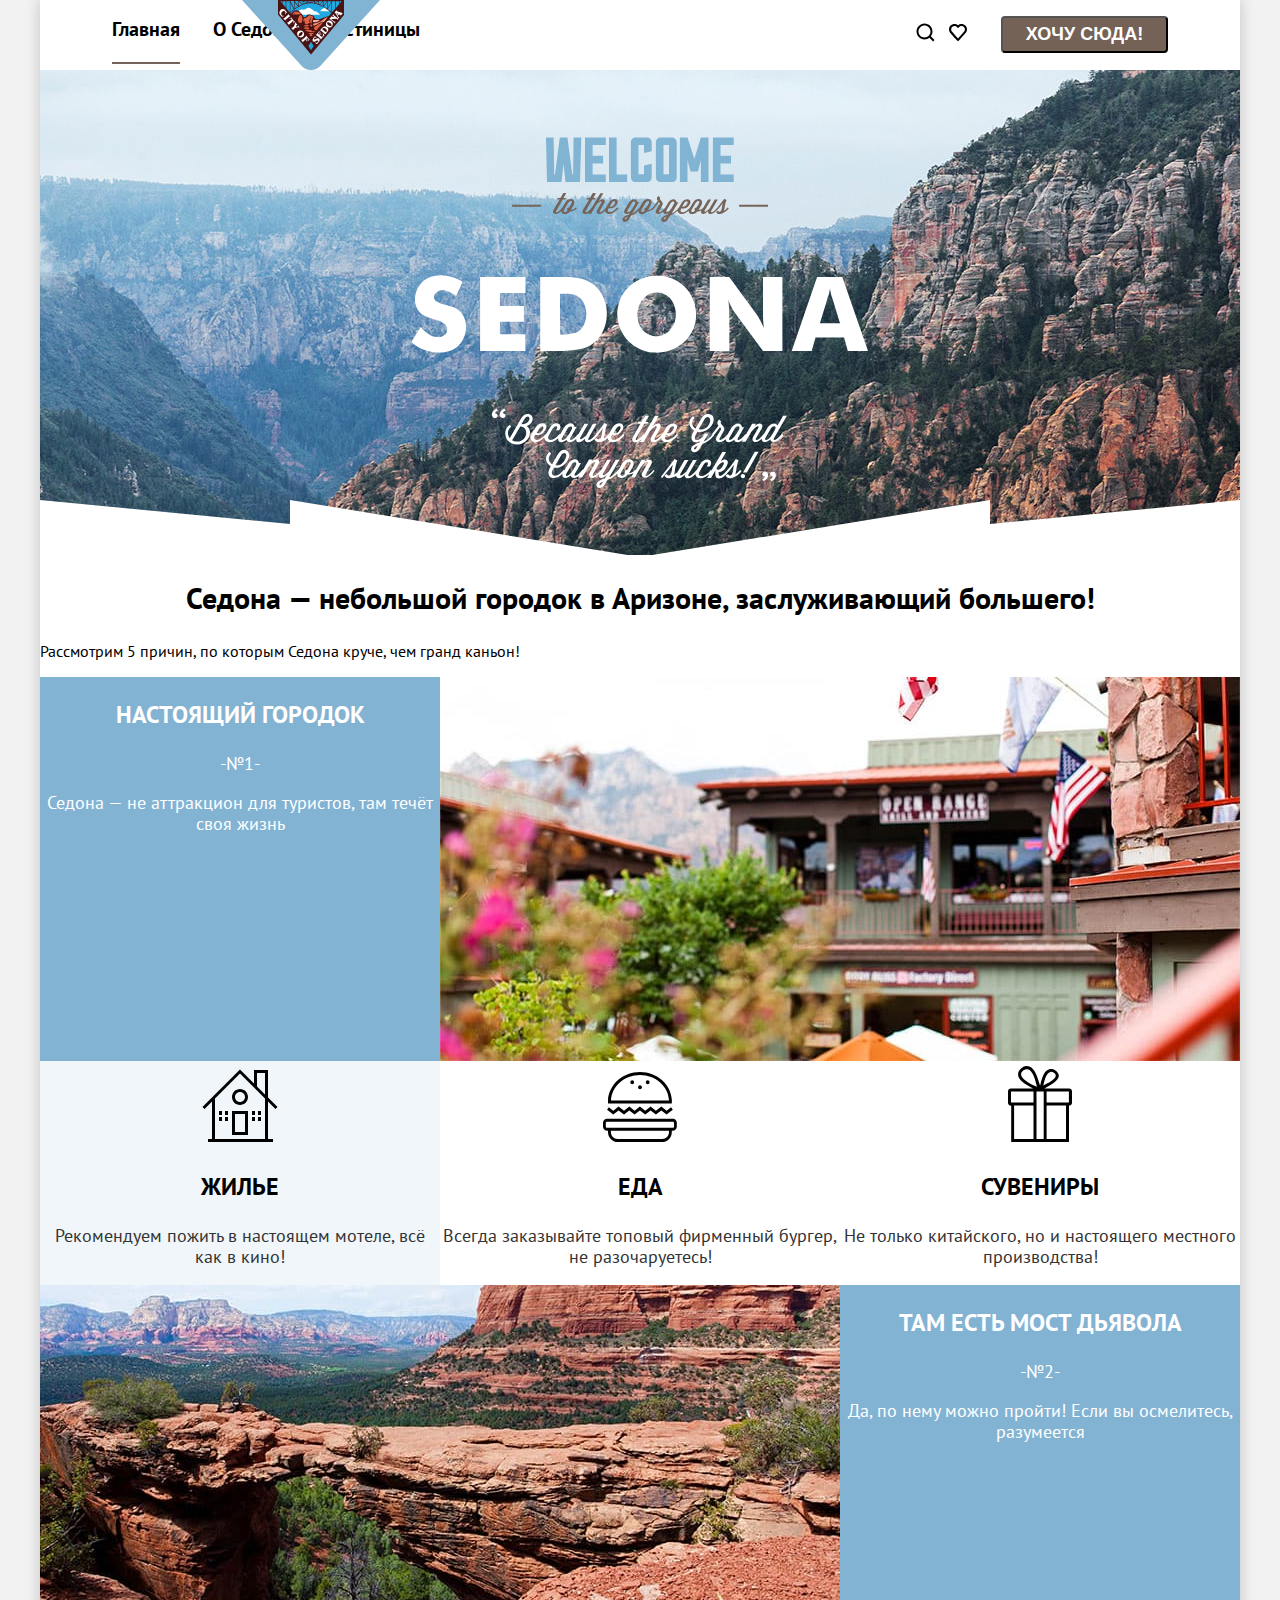
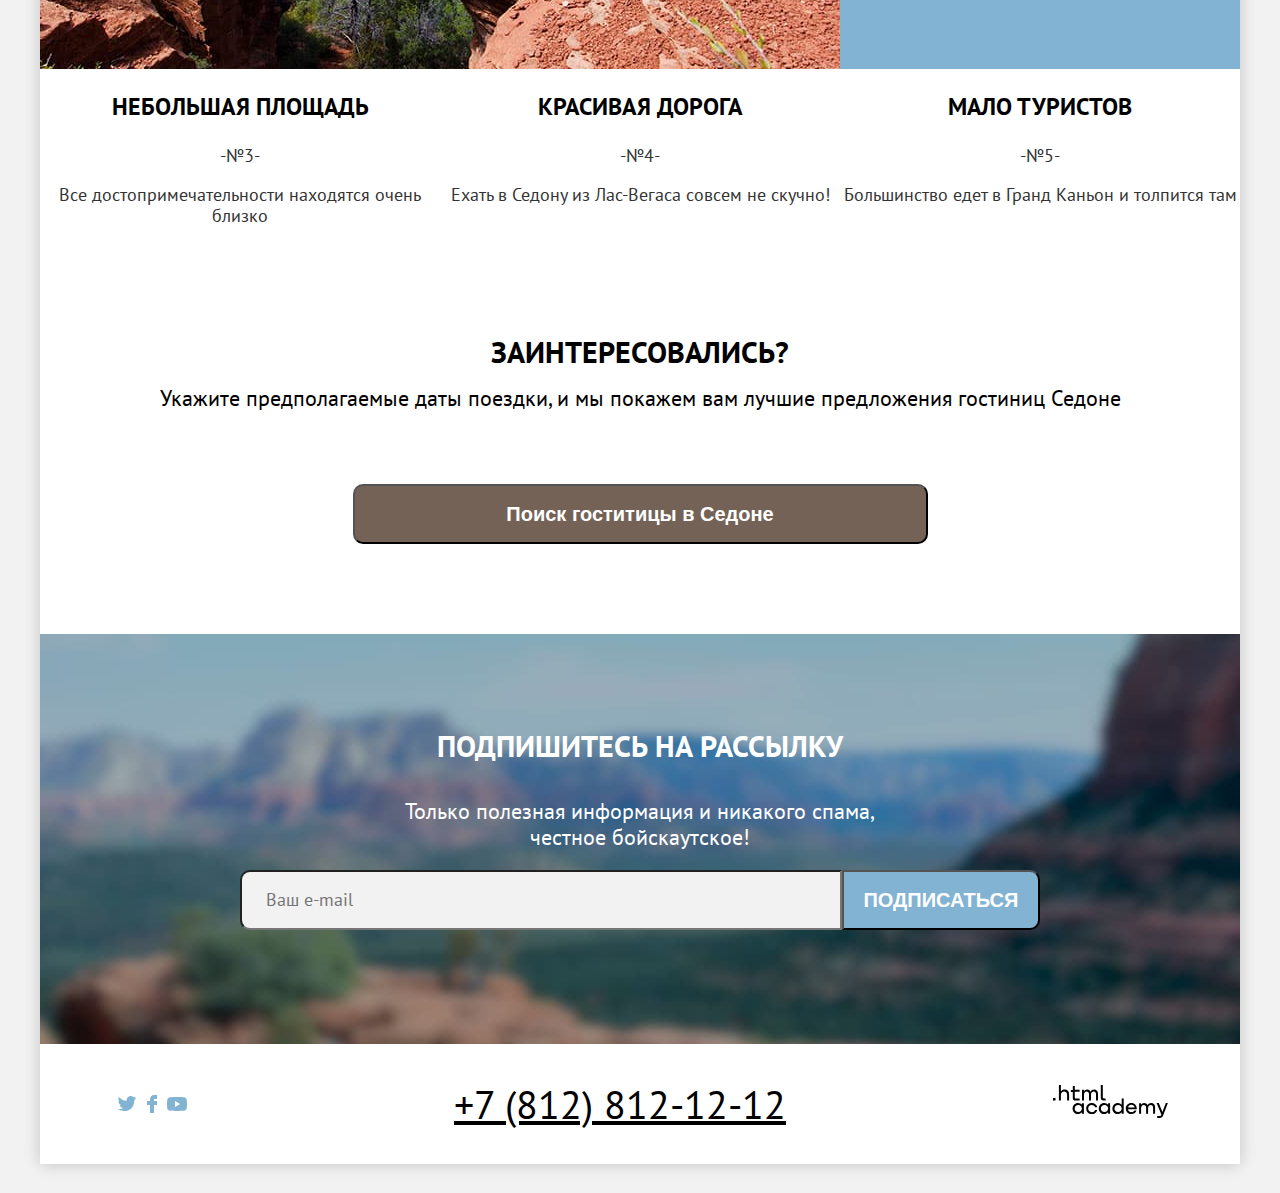
==== commit deff70b6: "Микросетки на флексах для всех страниц" ====
--- a/index.html
+++ b/index.html
@@ -149,7 +149,8 @@
           <!-- Здесь будет образ background -->
           <h2 class="subscribe-title">Подпишитесь на рассылку</h2>
           <p class="subscribe-description">
-            Только полезная информация и никакого спама, честное бойскаутское!
+            Только полезная информация и никакого спама,<br />
+            честное бойскаутское!
           </p>
           <form
             class="subscribe-form"
--- a/styles/styles.css
+++ b/styles/styles.css
@@ -34,12 +34,6 @@
 .main-index {
   flex-grow: 1;
 }
-ul {
-  list-style: none;
-}
-a {
-  text-decoration: none;
-}
 header {
   height: 70px;
   left: 40px;
@@ -57,14 +51,16 @@
   right: 900px;
 }
 .nav-list {
+  list-style: none;
   display: flex;
   padding-left: 0;
 }
 .nav-link-active {
-  border-bottom-style: solid;
+  border-bottom: 2px solid #756257;
   padding-bottom: 20px;
 }
 .nav-user {
+  list-style: none;
   display: flex;
   align-items: center;
 }
@@ -80,12 +76,36 @@
 .page-container-second {
   margin: 0 auto;
 }
-
 .pagination {
+  display: flex;
+  justify-content: space-between;
+  align-items: center;
   margin: 0 72px;
+}
+.pagination-list {
+  height: 55px;
+  list-style: none;
+  margin: 0;
+  padding: 0;
   display: flex;
   justify-content: space-between;
   align-items: baseline;
+}
+
+.pagination .pagination-link {
+  display: inline-block;
+  min-width: 40px;
+  height: 40px;
+  padding: 0 10px;
+  vertical-align: middle;
+  text-align: center;
+  line-height: 40px;
+  color: white;
+  background: #83b3d3;
+}
+.pagination-link.pagination-current {
+  color: black;
+  background: white;
 }
 .footer {
   display: flex;
@@ -95,23 +115,46 @@
   min-height: 120px;
 }
 .contact-link {
-font-family: PT Sans;
-font-style: normal;
-font-weight: normal;
-font-size: 40px;
-line-height: 40px;
-text-align: center;
-text-transform: uppercase;
-color:black;
+  font-family: PT Sans;
+  font-style: normal;
+  font-weight: normal;
+  font-size: 40px;
+  line-height: 40px;
+  text-align: center;
+  text-transform: uppercase;
+  color: black;
 }
 .socials-items {
+  list-style: none;
   padding: 0;
   display: flex;
 }
 .catalog-fiilters-form {
-  display: flex;
-}
-
+  /* display: flex; */
+  display: grid;
+  grid: 150px / auto-flow 25%;
+  /* auto-flow/  */
+  /* 250px 250px 250px 250px; */
+}
+.catalog-filter-group {
+  border: 0px solid #000;
+}
+.catalog-filter-title {
+  color: white;
+}
+.catalog-filter-list {
+  margin: 0;
+  padding: 0;
+  list-style: none;
+  display: grid;
+}
+ 
+
+
+.breadcrumbs-link {
+  color: white;
+  text-decoration: none;
+}
 .buttons-filters {
   display: grid;
   padding: 30px;
@@ -138,9 +181,10 @@
 .sorting {
   display: flex;
   flex-direction: row;
-  justify-content: space-around;
+  justify-content: space-between;
   align-items: baseline;
   margin: 0 72px;
+  /* max-width: 50px; */
 }
 /* Cards in catalog */
 .cards {
@@ -148,6 +192,7 @@
   padding: 0;
 }
 .cards-list {
+  list-style: none;
   display: flex;
   flex-direction: column;
   gap: 20px;
@@ -159,18 +204,20 @@
   list-style-type: none;
   display: grid;
   align-items: center;
-  grid-template-columns: 180px 320px 1fr;
-  grid-template-rows: 40px 40px 40px;
-  gap: 0px 30px;
-  grid-template-areas:
-    "a b f"
-    "a c ."
-    "a d g";
+  /* grid-template-columns: 180px 320px 1fr; */
+  /* grid-template-rows: 40px 40px 40px; */
+  gap: 0px 37px;
+  grid:
+    "a b f" 24px
+    "a c ." 18px
+    "a d g" 78px
+    /180px 320px 1fr;
 }
 .card-image-link {
   grid-area: a;
 }
 .card-title-link {
+  text-decoration: none;
   grid-area: b;
 }
 .card-content {
@@ -178,6 +225,8 @@
 }
 .buttons-block {
   grid-area: d;
+  align-self: end;
+  margin-bottom: 0;
 }
 .cards-item--button {
   align-self: center;
@@ -194,6 +243,7 @@
 .advantages-list {
   display: flex;
   flex-wrap: wrap;
+  list-style: none;
   margin: 0;
   padding: 0;
 }
@@ -220,31 +270,38 @@
   text-align: center;
 }
 .search-title {
+  margin: 0 auto;
+  margin-top: 90px;
+  margin-bottom: 15px;
   text-transform: uppercase;
 }
 .search-description {
+  margin: 0 auto;
+  margin-bottom: 73px;
   font-family: PT Sans;
   font-size: 22px;
   font-weight: 400;
   line-height: 26px;
   text-align: center;
 }
-.btn-hotel {
+.subscribe-title {
+  margin: 0 auto;
+  padding: 0;
+  margin-top: 94px;
+  margin-bottom: 15px;
+  line-height: 36px;
+  color: white;
   text-transform: uppercase;
 }
-p {
+.subscribe-description {
+  margin: 0 auto;
+  padding: 0;
+  color: black;
   font-size: 22px;
   font-weight: 400;
-  line-height: 36px;
-}
-.subscribe-title {
-  text-transform: uppercase;
-}
-.subscribe-description {
-  font-size: 22px;
-  font-weight: 400;
   line-height: 26px;
   text-align: center;
+  color: white;
 }
 .advantage-content {
   font-size: 18px;
@@ -253,6 +310,7 @@
   text-align: center;
 }
 .nav-link {
+  text-decoration: none;
   font-size: 20px;
   font-weight: 700;
   line-height: 26px;
@@ -272,16 +330,24 @@
 .btn-hotel {
   margin: 0 auto;
   width: 575px;
+  height: 60px;
   font-size: 20px;
   font-weight: 700;
   line-height: 36px;
   text-align: center;
+  background: #756257;
+  border-radius: 10px;
+  color: white;
+  margin-bottom: 90px;
 }
 .btn-submit {
   width: 200px;
   font-size: 20px;
   font-weight: 700;
   line-height: 26px;
+  background: #83b3d3;
+  border-radius: 0px 10px 10px 0px;
+  color: white;
 }
 /* section subscribe-email */
 .subscribe-email {
@@ -291,11 +357,21 @@
   background: url(../img/background-email.jpg);
 }
 .subscribe-email-input {
+  font-family: PT Sans;
+  font-size: 18px;
+  line-height: 26px;
   width: 600px;
-}
+  background: #f2f2f2;
+  border-radius: 10px 0px 0px 10px;
+  transform: matrix(1, 0, 0, 1, 0, 0);
+  text-indent: 22px;
+}
+
 .subscribe-form {
   margin: 0 auto;
+  margin-bottom: 94px;
   width: 800px;
+  height: 60px;
   display: flex;
 }
 
@@ -314,12 +390,17 @@
   font-weight: 400;
   line-height: 26px;
   text-align: left;
+  text-indent: 22px;
 }
 /* Catalog - font */
 .header-inner {
   background: url(../img/background-email.jpg) no-repeat;
 }
+.wrapper-filter {
+  margin: 0 72px;
+}
 .header-inner-title {
+  color: white;
   margin: 0;
   padding: 0;
   font-size: 60px;
@@ -340,15 +421,21 @@
   text-align: left;
 }
 .control-filter-item {
+  color: white;
   font-size: 18px;
   font-weight: 400;
   line-height: 23px;
   text-align: left;
 }
 .breadcrumbs-list {
+  list-style: none;
   display: flex;
 }
 .button-apply {
+  height: 48px;
+  color: white;
+  background: #83b3d3;
+  border-radius: 4px;
   font-size: 16px;
   font-weight: 700;
   line-height: 21px;
@@ -356,6 +443,7 @@
 }
 
 .button-reset {
+  color: white;
   font-size: 18px;
   font-weight: 400;
   line-height: 23px;
@@ -366,42 +454,73 @@
   font-weight: 700;
   line-height: 39px;
   text-align: left;
+  text-transform: uppercase;
 }
 .select-control {
   font-size: 18px;
   font-weight: 400;
   line-height: 23px;
   text-align: left;
+  width: 290px;
 }
 .card-title {
   font-size: 24px;
   font-weight: 700;
   line-height: 31px;
   text-align: left;
+  color: black;
 }
 .card-subtitle {
   font-size: 18px;
   font-weight: 400;
   line-height: 23px;
   text-align: left;
+  color: #333333;
+  margin-right: 50px;
 }
 .card-detailed {
   font-size: 16px;
   font-weight: 700;
   line-height: 21px;
   text-align: center;
+  color: white;
+  width: 150px;
+  height: 38px;
+  background: #756257;
+  border-radius: 4px;
+}
+.favorites {
+  font-size: 16px;
+  font-weight: 700;
+  line-height: 21px;
+  text-align: center;
+  color: white;
+  width: 150px;
+  height: 38px;
+  background: #83b3d3;
+  border-radius: 4px;
+}
+.favorites.active {
+  background: #7db54f;
+  border-radius: 4px;
 }
 .rating {
   font-size: 16px;
   font-weight: 400;
   line-height: 21px;
   text-align: center;
+  text-transform: uppercase;
 }
 .cards-button {
   font-size: 20px;
   font-weight: 700;
   line-height: 26px;
   text-align: center;
+  width: 625px;
+  height: 55px;
+  background: #83b3d3;
+  border-radius: 4px;
+  color: white;
 }
 .pagination-link {
   font-size: 20px;
@@ -425,6 +544,23 @@
   place-content: center;
   padding-bottom: 137px;
 }
+.newsletter-form {
+  display: flex;
+  height: 60px;
+}
+.btn-newsletter {
+  flex: 200px;
+  background: #83b3d3;
+  border-radius: 0px 10px 10px 0px;
+  text-transform: uppercase;
+  color: white;
+}
+.field {
+  flex: 600px;
+  background: #f2f2f2;
+  border-radius: 10px 0px 0px 10px;
+  transform: matrix(1, 0, 0, 1, 0, 0);
+}
 /* Вверху шрифты */
 /* Background down */
 
@@ -504,11 +640,12 @@
   position: absolute;
   top: 0;
   right: 0;
+  color: white;
 }
 .button-active,
 .button-light {
   position: relative;
-  padding-right: 25px;
+  /* padding-right: 25px; */
 }
 .socials-link {
   position: relative;
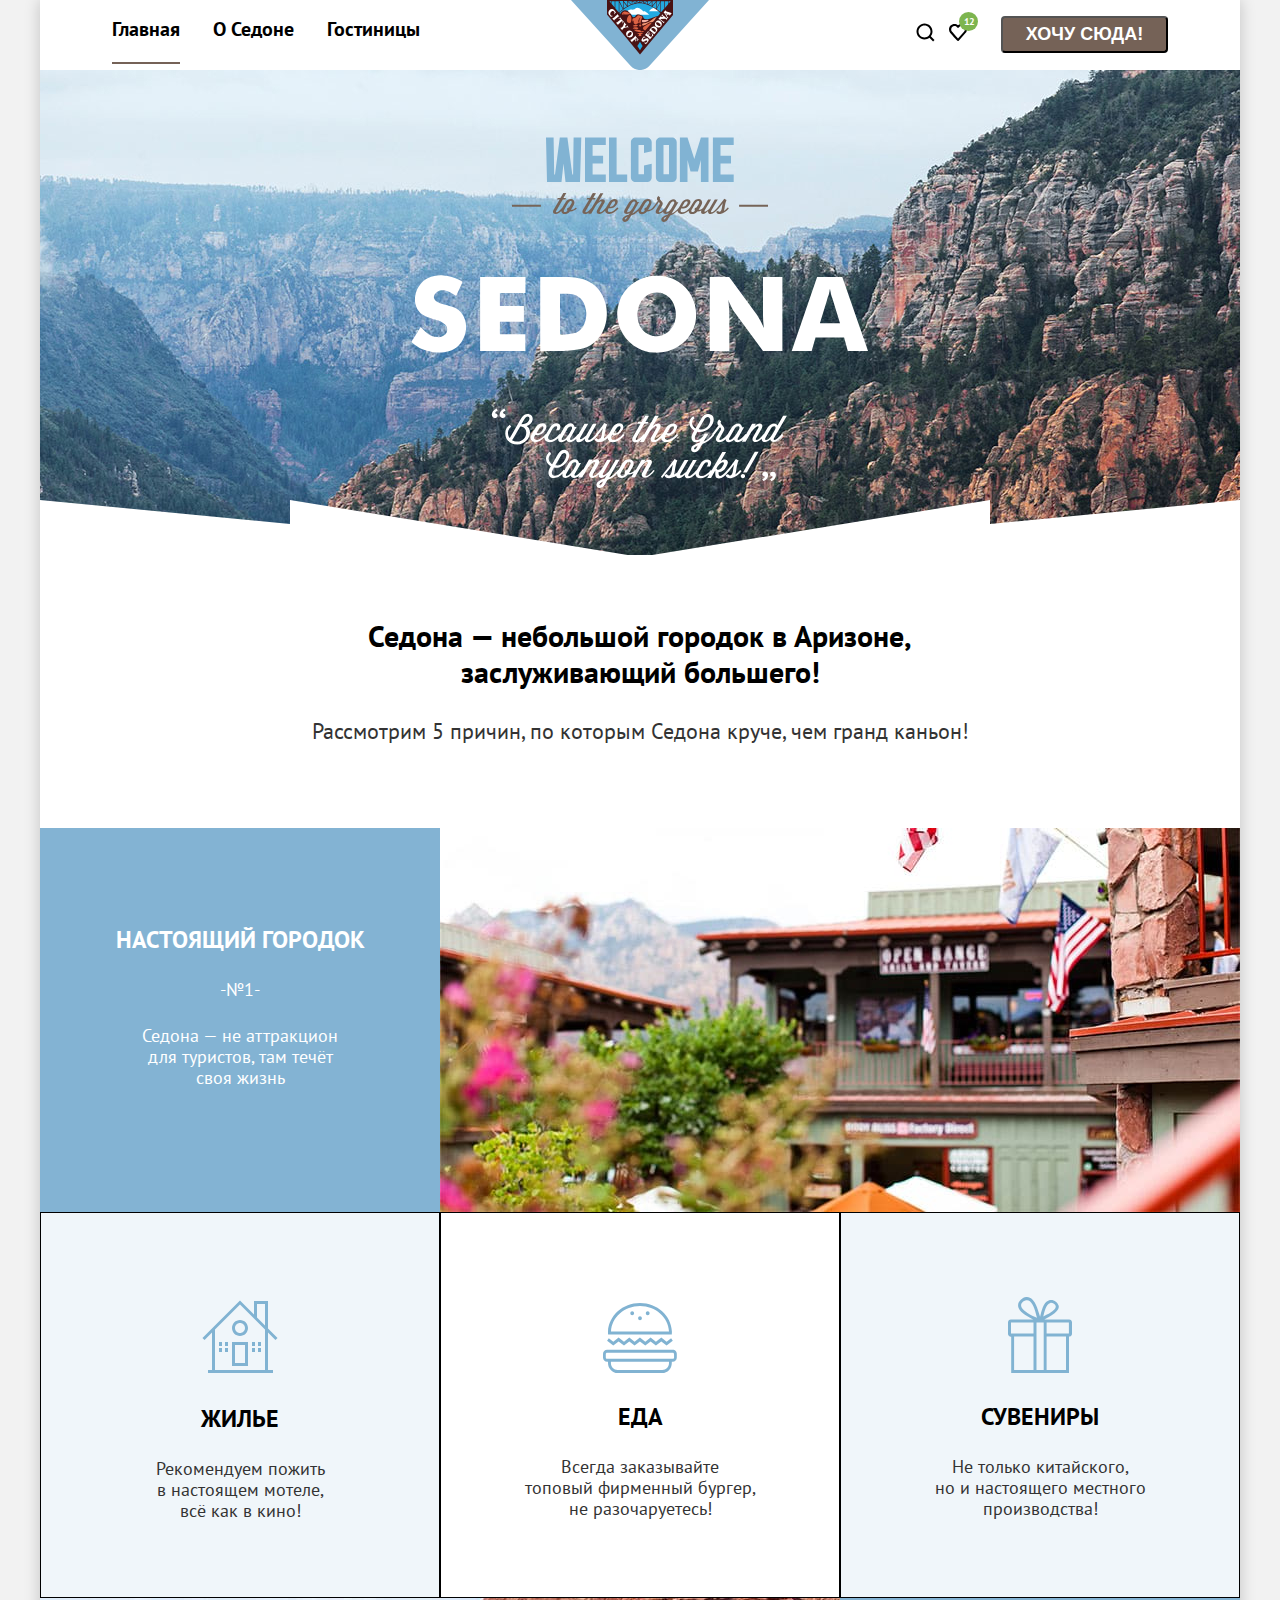
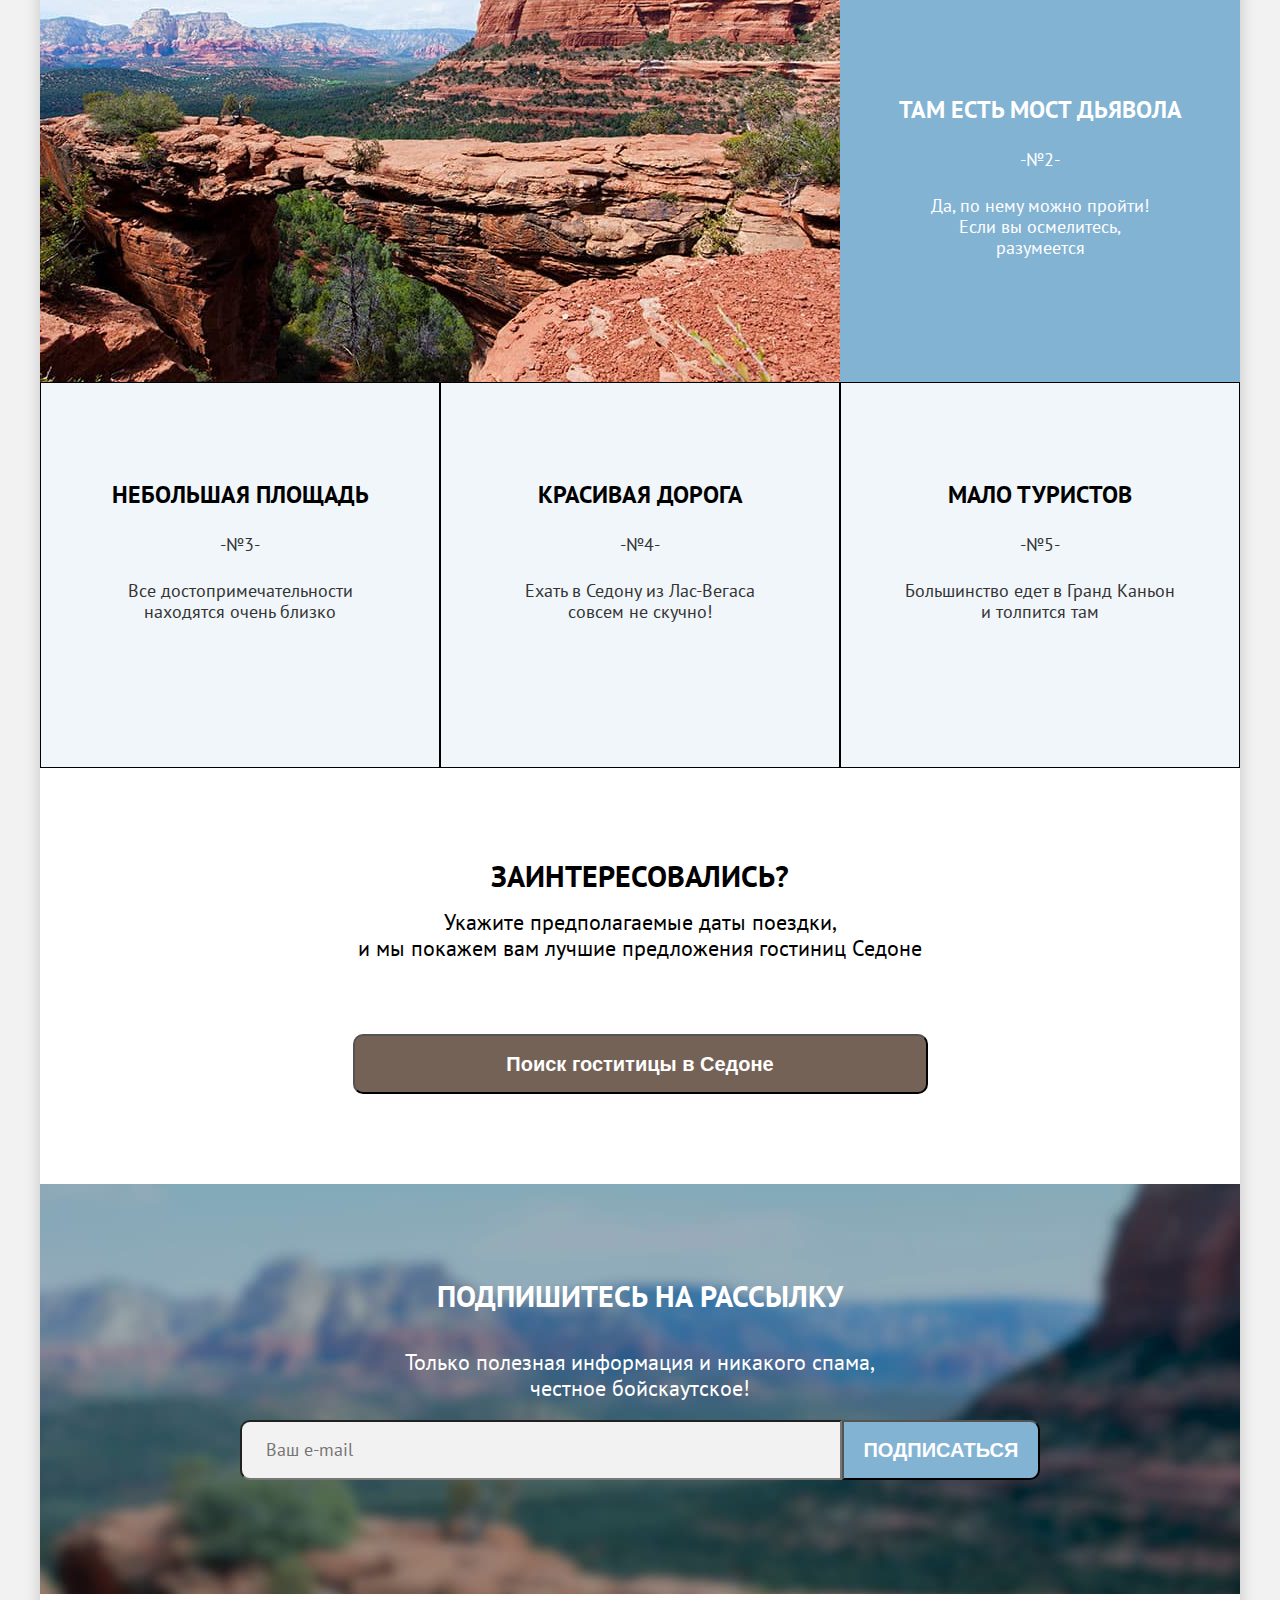
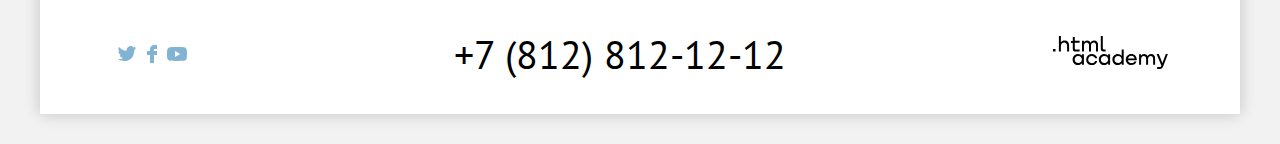
==== commit fe3915ab: "6 задание" ====
--- a/index.html
+++ b/index.html
@@ -32,7 +32,7 @@
               </a>
             </li>
             <li class="nav-item">
-              <button class="nav-link-likeable" href="#">Хочу сюда!</button>
+              <button class="nav-link-likeable" >Хочу сюда!</button>
             </li>
           </ul>
         </nav>
@@ -53,7 +53,8 @@
             />
           </div>
           <h2 class="welcome-title">
-            Седона — небольшой городок в Аризоне, заслуживающий большего!
+            Седона — небольшой городок в Аризоне,<br />
+            заслуживающий большего!
           </h2>
           <p class="welcome-description">
             Рассмотрим 5 причин, по которым Седона круче, чем гранд каньон!
@@ -66,7 +67,9 @@
                 <h3 class="advantages-title">Настоящий городок</h3>
                 <span class="advantages-number">-№1-</span>
                 <p class="advantages-description">
-                  Седона — не аттракцион для туристов, там течёт своя жизнь
+                  Седона — не аттракцион<br />
+                  для туристов, там течёт<br />
+                  своя жизнь
                 </p>
               </div>
               <img
@@ -79,21 +82,27 @@
             </li>
             <li class="advantages-item lodging">
               <span class=""></span>
-              <h3 class="advantages-title">Жилье</h3>
-              <p class="advantages-description">
-                Рекомендуем пожить в настоящем мотеле, всё как в кино!
+              <h3 class="advantages-title second">Жилье</h3>
+              <p class="advantages-description">
+                Рекомендуем пожить<br />
+                в настоящем мотеле,<br />
+                всё как в кино!
               </p>
             </li>
             <li class="advantages-item food">
-              <h3 class="advantages-title">Еда</h3>
-              <p class="advantages-description">
-                Всегда заказывайте топовый фирменный бургер, не разочаруетесь!
+              <h3 class="advantages-title second">Еда</h3>
+              <p class="advantages-description">
+                Всегда заказывайте<br />
+                топовый фирменный бургер,<br />
+                не разочаруетесь!
               </p>
             </li>
             <li class="advantages-item souvenirs">
-              <h3 class="advantages-title">Сувениры</h3>
-              <p class="advantages-description">
-                Не только китайского, но и настоящего местного производства!
+              <h3 class="advantages-title second">Сувениры</h3>
+              <p class="advantages-description">
+                Не только китайского,<br />
+                но и настоящего местного<br />
+                производства!
               </p>
             </li>
             <li class="advantages-item-image">
@@ -108,7 +117,9 @@
                 <h3 class="advantages-title">Там есть мост дьявола</h3>
                 <span class="advantages-number">-№2-</span>
                 <p class="advantages-description">
-                  Да, по нему можно пройти! Если вы осмелитесь, разумеется
+                  Да, по нему можно пройти!<br />
+                  Если вы осмелитесь,<br />
+                  разумеется
                 </p>
               </div>
             </li>
@@ -116,21 +127,24 @@
               <h3 class="advantages-title">Небольшая площадь</h3>
               <span class="advantages-number">-№3-</span>
               <p class="advantages-description">
-                Все достопримечательности находятся очень близко
+                Все достопримечательности<br />
+                находятся очень близко
               </p>
             </li>
             <li class="advantages-item">
               <h3 class="advantages-title">Красивая дорога</h3>
               <span class="advantages-number">-№4-</span>
               <p class="advantages-description">
-                Ехать в Седону из Лас-Вегаса совсем не скучно!
+                Ехать в Седону из Лас-Вегаса<br />
+                совсем не скучно!
               </p>
             </li>
             <li class="advantages-item">
               <h3 class="advantages-title">Мало туристов</h3>
               <span class="advantages-number">-№5-</span>
               <p class="advantages-description">
-                Большинство едет в Гранд Каньон и толпится там
+                Большинство едет в Гранд Каньон<br />
+                и толпится там
               </p>
             </li>
           </ul>
@@ -138,8 +152,8 @@
         <section class="search-hotel">
           <h2 class="search-title">Заинтересовались?</h2>
           <p class="search-description">
-            Укажите предполагаемые даты поездки, и мы покажем вам лучшие
-            предложения гостиниц Седоне
+            Укажите предполагаемые даты поездки,<br />
+            и мы покажем вам лучшие предложения гостиниц Седоне
           </p>
           <button class="btn-hotel" type="button">
             Поиск гоститицы в Седоне
--- a/styles/styles.css
+++ b/styles/styles.css
@@ -48,7 +48,8 @@
 .sedona-banner {
   position: absolute;
   top: 0;
-  right: 900px;
+  /* right: 900px; */
+  right: calc(50% - 69px);
 }
 .nav-list {
   list-style: none;
@@ -81,6 +82,8 @@
   justify-content: space-between;
   align-items: center;
   margin: 0 72px;
+  margin-top: 61px;
+  margin-bottom: 89px;
 }
 .pagination-list {
   height: 55px;
@@ -94,18 +97,26 @@
 
 .pagination .pagination-link {
   display: inline-block;
-  min-width: 40px;
-  height: 40px;
-  padding: 0 10px;
+  min-width: 55px;
+  height: 55px;
+  padding: 0;
   vertical-align: middle;
   text-align: center;
-  line-height: 40px;
+  line-height: 55px;
   color: white;
   background: #83b3d3;
+  margin-right: 5px;
+  text-decoration: none;
 }
 .pagination-link.pagination-current {
   color: black;
   background: white;
+}
+#field-number-hotel {
+  width: 160px;
+  height: 48px;
+  font-size: 18px;
+  line-height: 23px;
 }
 .footer {
   display: flex;
@@ -123,6 +134,7 @@
   text-align: center;
   text-transform: uppercase;
   color: black;
+  text-decoration: none;
 }
 .socials-items {
   list-style: none;
@@ -130,25 +142,34 @@
   display: flex;
 }
 .catalog-fiilters-form {
-  /* display: flex; */
   display: grid;
-  grid: 150px / auto-flow 25%;
-  /* auto-flow/  */
-  /* 250px 250px 250px 250px; */
+  grid: 180px / 215px 312px 287px 250px;
 }
 .catalog-filter-group {
   border: 0px solid #000;
+  margin: 0;
+  padding: 0;
+}
+.catalog-filter-group.field-range {
+  max-width: 290px;
+}
+.catalog-filter-input {
+  width: 140px;
 }
 .catalog-filter-title {
   color: white;
 }
+
 .catalog-filter-list {
   margin: 0;
   padding: 0;
   list-style: none;
   display: grid;
 }
- 
+ .control-input input:checked {
+   background-color: lawngreen;
+   border: none;
+ }
 
 
 .breadcrumbs-link {
@@ -158,6 +179,7 @@
 .buttons-filters {
   display: grid;
   padding: 30px;
+  padding-right: 0;
   place-content: end;
 }
 .welcome-splash-imaging {
@@ -177,6 +199,20 @@
   top: 430px;
   right: 0;
 }
+.welcome-splash-imaging {
+  margin-bottom: 63px;
+}
+.welcome-title {
+  text-align: center;
+  margin-bottom: 23px;
+}
+.welcome-description {
+  font-size: 22px;
+  line-height: 36px;
+  color: #333333;
+  text-align: center;
+  margin-bottom: 79px;
+}
 /* Sorting section */
 .sorting {
   display: flex;
@@ -186,6 +222,10 @@
   margin: 0 72px;
   /* max-width: 50px; */
 }
+.buttons-group {
+  display: flex;
+  list-style-type: none;
+}
 /* Cards in catalog */
 .cards {
   margin: 0 72px;
@@ -199,6 +239,8 @@
   padding-left: 0;
 }
 .cards-item {
+  margin-top: 31px;
+  margin-bottom: 31px;
   height: 120px;
   /* margin: 20px; */
   list-style-type: none;
@@ -222,14 +264,19 @@
 }
 .card-content {
   grid-area: c;
+  display: grid;
+  grid:1fr/1fr 1fr;
 }
 .buttons-block {
   grid-area: d;
   align-self: end;
   margin-bottom: 0;
+  display: grid;
+  grid:1fr/1fr 1fr;
 }
 .cards-item--button {
   align-self: center;
+  margin-bottom: 61px;
 }
 
 .stars {
@@ -246,13 +293,22 @@
   list-style: none;
   margin: 0;
   padding: 0;
+  /* display: grid;
+  grid:
+  "a a a" 384px
+  "b c d" 384px
+  "e e e" 384px
+  "f g h" 384px
+  /1fr 1fr 1fr; */
 }
 .advantage-content {
   width: 400px;
 }
 .advantages-item {
-  width: 400px;
-  margin: 0;
+  width: 398px;
+  height: 384px;
+  margin: 0;
+  border: 1px solid #000;
 }
 .advantages-item-image {
   display: flex;
@@ -382,6 +438,7 @@
   font-weight: 400;
   line-height: 40px;
   text-align: center;
+  
 }
 /* Placeholder for input */
 #subscribe-email::placeholder,
@@ -394,7 +451,9 @@
 }
 /* Catalog - font */
 .header-inner {
-  background: url(../img/background-email.jpg) no-repeat;
+  background: url(../img/catalog-background_1.jpg) no-repeat;
+  height: 408px;
+  width: 100%;
 }
 .wrapper-filter {
   margin: 0 72px;
@@ -407,6 +466,7 @@
   font-weight: 700;
   line-height: 78px;
   text-align: left;
+  padding-top: 30px;
 }
 .breadcrumbs-link {
   font-size: 16px;
@@ -419,6 +479,7 @@
   font-weight: 700;
   line-height: 26px;
   text-align: left;
+  margin-bottom: 30px;
 }
 .control-filter-item {
   color: white;
@@ -430,6 +491,25 @@
 .breadcrumbs-list {
   list-style: none;
   display: flex;
+  padding: 0;
+  margin: 0;
+}
+.breadcrumbs-link.variant-home {
+  margin: 0;
+  padding: 0;
+  margin-right: 10px;
+  width: 12px;
+  height: 12px;
+}
+
+.breadcrumbs-item + .breadcrumbs-item::before {
+  content: ">";
+  color:white;
+  margin-right: 10px;
+}
+.breadcrumbs-item {
+  font-size: 16px;
+  line-height: 21px;
 }
 .button-apply {
   height: 48px;
@@ -448,6 +528,20 @@
   font-weight: 400;
   line-height: 23px;
   text-align: center;
+  background-color: transparent;
+  border: 0px solid #83b3d3;
+  margin-top: 20px;
+}
+.button-reset:hover {
+  opacity: 0.6;
+}
+.button-reset:focus {
+  color: #FFFFFF;
+  border: 5px solid #83b3d3;
+}
+.button-reset:active {
+  opacity: 0.3;
+  border: 0px solid #83b3d3;
 }
 .sorting-heading {
   font-size: 30px;
@@ -523,6 +617,7 @@
   color: white;
 }
 .pagination-link {
+  display: block;
   font-size: 20px;
   font-weight: 700;
   line-height: 26px;
@@ -570,6 +665,7 @@
 }
 .lodging {
   background: #83b3d31f;
+  
 }
 .interface {
   background-image: url("../img/interface.png");
@@ -617,6 +713,7 @@
   height: 20px;
 }
 .variant-home {
+  
   display: inline-block;
   background-position: -229px -19px;
   width: 20px;
@@ -625,6 +722,9 @@
 
 .nav-link {
   color: black;
+}
+.breadcrumbs {
+  margin-bottom: 45px;
 }
 .breadcrumbs-link {
   position: relative;
@@ -640,7 +740,9 @@
   position: absolute;
   top: 0;
   right: 0;
-  color: white;
+  /* color: white; */
+  /* filter: invert(1) sepia(1) saturate(5) hue-rotate(175deg); */
+  filter:  brightness(0) invert(1);
 }
 .button-active,
 .button-light {
@@ -654,15 +756,46 @@
 .advantages-item-image {
   color: white;
 }
+.advantages-item.lodging {
+  background: rgba(131, 179, 211, 0.12);
+}
+.advantages-item.souvenirs {
+  background: rgba(131, 179, 211, 0.12);
+}
+.advantages-item.souvenirs {
+  background: rgba(131, 179, 211, 0.12);
+}
+.advantages-item.food {
+  background: #FFFFFF;
+}
+.advantages-item {
+  background: rgba(131, 179, 211, 0.12);
+}
 .advantages-title {
   text-transform: uppercase;
+  margin: 0;
+  margin-top: 98px;
+  margin-bottom: 25px;
+}
+.advantages-title.second {
+  margin: 0;
+  margin-top: 23px;
+  margin-bottom: 20px;
+}
+.lodging .advantages-title {
+  margin-top: 25px;
 }
 .advantages-item {
   text-align: center;
   position: relative;
+
+
   /* padding-right: 25px; */
 }
 .advantages-description {
+  margin: 0;
+  margin-top: 25px;
+  margin-bottom: 77px;
   font-size: 18px;
   font-weight: 400;
   line-height: 21px;
@@ -687,6 +820,7 @@
   background-size: 84px 84px;
   height: 84px;
   width: 84px;
+  margin-top: 79px;
 }
 .food::before {
   display: inline-block;
@@ -695,6 +829,7 @@
   background-size: 84px 84px;
   height: 84px;
   width: 84px;
+  margin-top: 79px;
 }
 .souvenirs::before {
   display: inline-block;
@@ -703,6 +838,7 @@
   background-size: 84px 84px;
   height: 84px;
   width: 84px;
+  margin-top: 79px;
 }
 .variant-tile::before {
   content: "";
@@ -792,6 +928,24 @@
   position: absolute;
   top: 0;
   right: 0;
+}
+.nav-link--heart::after {
+  content: "12";
+  display: flex;
+  justify-content: center;
+  align-items: center;
+  color:white;
+  font-size: 10px;
+  text-align: center;
+  line-height: 13px;
+  letter-spacing: -0.1em;
+  width: 19px;
+  height: 19px;
+  background: #7DB54F;
+  border-radius: 50%;
+  position: absolute;
+  top: -10px;
+  right: -10px;
 }
 
 .visually-hidden {
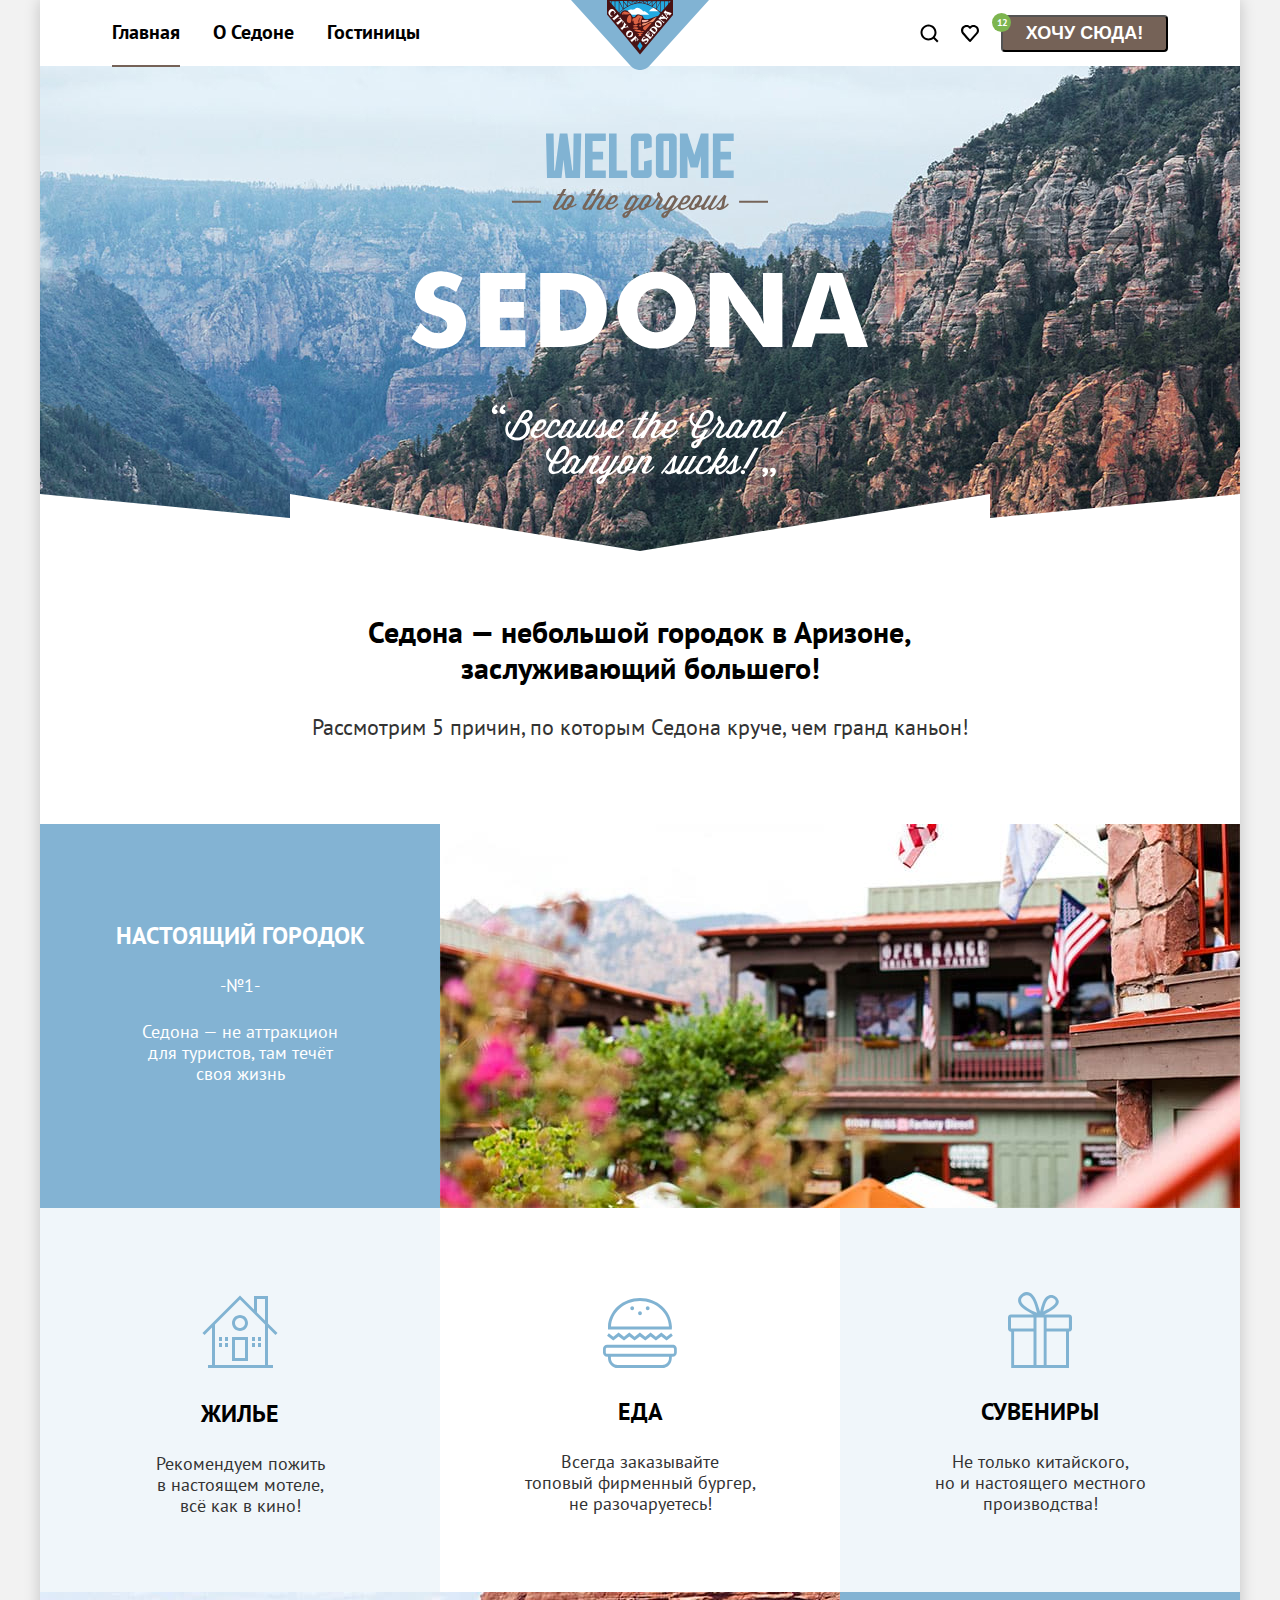
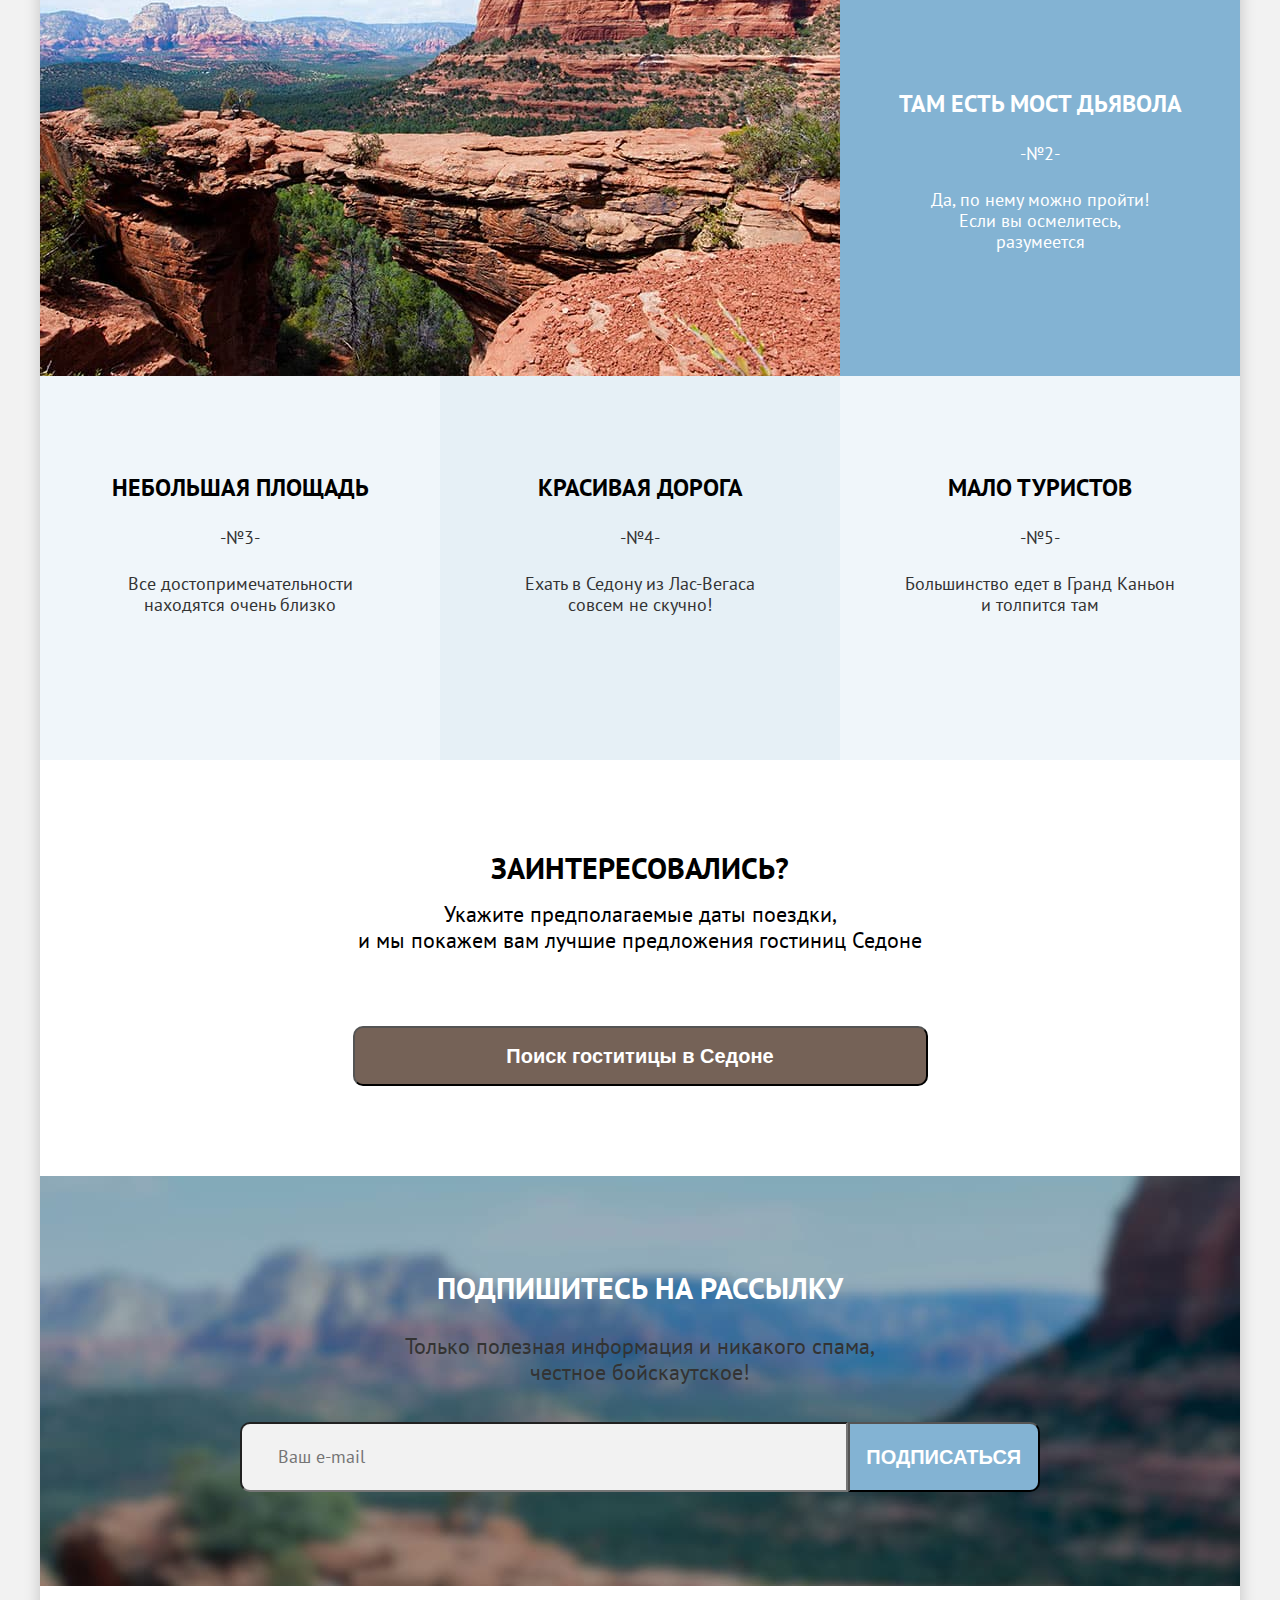
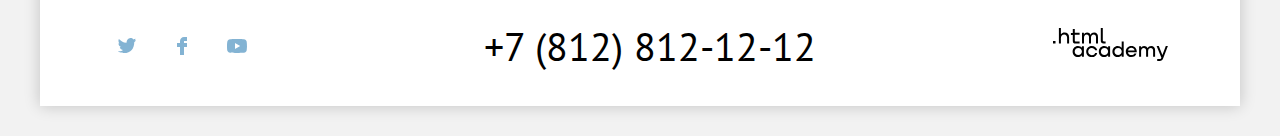
==== commit 54d3cde8: "7" ====
--- a/index.html
+++ b/index.html
@@ -5,18 +5,19 @@
     <title>Седона</title>
     <link rel="stylesheet" href="styles/styles.css" />
   </head>
+
   <body>
     <div class="container">
       <header class="header">
         <nav class="navigation">
           <ul class="nav-list">
-            <li class="nav-item">
+            <li class="nav-item nav-item-menu">
               <a class="nav-link nav-link-active" href="">Главная</a>
             </li>
-            <li class="nav-item">
+            <li class="nav-item nav-item-menu">
               <a class="nav-link" href="">О Седоне</a>
             </li>
-            <li class="nav-item">
+            <li class="nav-item nav-item-menu">
               <a class="nav-link" href="catalog.html">Гостиницы</a>
             </li>
           </ul>
@@ -32,7 +33,7 @@
               </a>
             </li>
             <li class="nav-item">
-              <button class="nav-link-likeable" >Хочу сюда!</button>
+              <button class="nav-link-likeable">Хочу сюда!</button>
             </li>
           </ul>
         </nav>
@@ -81,7 +82,6 @@
               />
             </li>
             <li class="advantages-item lodging">
-              <span class=""></span>
               <h3 class="advantages-title second">Жилье</h3>
               <p class="advantages-description">
                 Рекомендуем пожить<br />
--- a/styles/styles.css
+++ b/styles/styles.css
@@ -35,9 +35,8 @@
   flex-grow: 1;
 }
 header {
-  height: 70px;
-  left: 40px;
-  top: 0px;
+  position: relative;
+  z-index: 10;
 }
 .navigation {
   position: relative;
@@ -48,22 +47,34 @@
 .sedona-banner {
   position: absolute;
   top: 0;
-  /* right: 900px; */
-  right: calc(50% - 69px);
+  left: 50%;
+  transform: translateX(-50%);
 }
 .nav-list {
+  margin: 19px 0 20px;
+  padding: 0;
   list-style: none;
   display: flex;
-  padding-left: 0;
 }
 .nav-link-active {
   border-bottom: 2px solid #756257;
   padding-bottom: 20px;
 }
 .nav-user {
+  margin: 14px 0 14px;
+  padding: 0;
   list-style: none;
   display: flex;
   align-items: center;
+}
+.nav-user .nav-item:not(.nav-item:last-child) {
+  margin-right: 21px;
+}
+.nav-item-menu {
+  margin-right: 33px;
+}
+.nav-item.nav-item-menu {
+  line-height: 26px;
 }
 .nav-link-likeable {
   width: 160px;
@@ -82,7 +93,7 @@
   justify-content: space-between;
   align-items: center;
   margin: 0 72px;
-  margin-top: 61px;
+  margin-top: 31px;
   margin-bottom: 89px;
 }
 .pagination-list {
@@ -114,9 +125,10 @@
 }
 #field-number-hotel {
   width: 160px;
-  height: 48px;
+  box-sizing: border-box;
   font-size: 18px;
   line-height: 23px;
+  padding: 12px;
 }
 .footer {
   display: flex;
@@ -141,9 +153,15 @@
   padding: 0;
   display: flex;
 }
+.socials-item {
+  margin-right: 30px;
+}
+.socials-item:last-child {
+  margin-right: 0;
+}
 .catalog-fiilters-form {
   display: grid;
-  grid: 180px / 215px 312px 287px 250px;
+  grid: auto / 215px 312px 287px 250px;
 }
 .catalog-filter-group {
   border: 0px solid #000;
@@ -154,7 +172,12 @@
   max-width: 290px;
 }
 .catalog-filter-input {
-  width: 140px;
+  box-sizing: border-box;
+  width: 143px;
+  padding: 14px;
+  background: transparent;
+  border: 1px solid white;
+  color:white;
 }
 .catalog-filter-title {
   color: white;
@@ -163,24 +186,79 @@
 .catalog-filter-list {
   margin: 0;
   padding: 0;
+  padding-left: 40px;
   list-style: none;
   display: grid;
 }
- .control-input input:checked {
-   background-color: lawngreen;
-   border: none;
- }
-
+.catalog-filter-label {
+  position: relative;
+  width: 0;
+  right: 40px;
+  top: 12px;
+}
+.control-input {
+  /* background-color: lawngreen; */
+  visibility: hidden;
+}
+.control-input-radio {
+  visibility: hidden;
+  /* display: none; */
+
+}
+.control-input + label::before {
+  content:"";
+  position: absolute;
+  left:-38px;
+  top: 0;
+  width: 16px;
+  height: 16px;
+  background:white;
+}
+.control-input:checked + label::after {
+  content:"";
+  position: absolute;
+  left:-36px;
+  top: 3px;
+  width: 14px;
+  height: 14px;
+  background: url(/img/tick.svg) no-repeat;
+  background-position: 0 0;
+  color: #3F5E72;
+}
+.control-input-radio + label::before {
+  content:"";
+  position: absolute;
+  left:-38px;
+  top: 0;
+  width: 20px;
+  height: 20px;
+  background:white;
+  border-radius: 50%;
+}
+.control-input-radio:checked + label::after {
+  content:"";
+  position: absolute;
+  left:-33px;
+  top: 5px;
+  width: 10px;
+  height: 10px;
+  background-position: 0 0;
+  border-radius: 50%;
+  background: #3F5E72;
+}
 
 .breadcrumbs-link {
   color: white;
   text-decoration: none;
 }
 .buttons-filters {
+  margin: 0;
+  padding: 0;
+  padding-top: 12px;
   display: grid;
-  padding: 30px;
   padding-right: 0;
-  place-content: end;
+  place-content: center end;
+  border: transparent;
 }
 .welcome-splash-imaging {
   position: relative;
@@ -190,19 +268,20 @@
   display: flex;
   justify-content: center;
   align-items: center;
-  /* background-repeat: no-repeat, no-repeat, no-repeat;
-  background-position: bottom, center, center; */
 }
 .welcome-splash-imaging::before {
   content: url(../img/divider.svg);
-  position: absolute;
-  top: 430px;
+  height: 57px;
+  position: absolute;
+  bottom: 0;
   right: 0;
 }
 .welcome-splash-imaging {
   margin-bottom: 63px;
 }
 .welcome-title {
+  margin-top: 0;
+  height: 100%;
   text-align: center;
   margin-bottom: 23px;
 }
@@ -219,12 +298,12 @@
   flex-direction: row;
   justify-content: space-between;
   align-items: baseline;
-  margin: 0 72px;
-  /* max-width: 50px; */
+  margin: 50px 72px 45px;
 }
 .buttons-group {
   display: flex;
-  list-style-type: none;
+    justify-content: space-between;
+    width: 160px;
 }
 /* Cards in catalog */
 .cards {
@@ -232,15 +311,16 @@
   padding: 0;
 }
 .cards-list {
+  margin: 0;
   list-style: none;
   display: flex;
   flex-direction: column;
-  gap: 20px;
+  /* gap: 20px; */
   padding-left: 0;
 }
 .cards-item {
-  margin-top: 31px;
-  margin-bottom: 31px;
+  /* margin-top: 31px; */
+  padding: 31px 0;
   height: 120px;
   /* margin: 20px; */
   list-style-type: none;
@@ -254,6 +334,8 @@
     "a c ." 18px
     "a d g" 78px
     /180px 320px 1fr;
+  border-bottom: 1px solid #e6e6e6; 
+  border-top: 1px solid #e6e6e6; 
 }
 .card-image-link {
   grid-area: a;
@@ -265,23 +347,25 @@
 .card-content {
   grid-area: c;
   display: grid;
-  grid:1fr/1fr 1fr;
+  grid: 1fr/1fr 1fr;
 }
 .buttons-block {
   grid-area: d;
   align-self: end;
   margin-bottom: 0;
   display: grid;
-  grid:1fr/1fr 1fr;
+  grid: 1fr/1fr 1fr;
 }
 .cards-item--button {
   align-self: center;
-  margin-bottom: 61px;
-}
-
-.stars {
+  padding:31px  220px;
+  border-bottom: 1px solid #e6e6e6; 
+}
+
+.hotel-rating-star {
   grid-area: f;
   justify-self: end;
+
 }
 .rating {
   grid-area: g;
@@ -293,22 +377,14 @@
   list-style: none;
   margin: 0;
   padding: 0;
-  /* display: grid;
-  grid:
-  "a a a" 384px
-  "b c d" 384px
-  "e e e" 384px
-  "f g h" 384px
-  /1fr 1fr 1fr; */
 }
 .advantage-content {
   width: 400px;
 }
 .advantages-item {
-  width: 398px;
+  width: 400px;
   height: 384px;
   margin: 0;
-  border: 1px solid #000;
 }
 .advantages-item-image {
   display: flex;
@@ -357,7 +433,8 @@
   font-weight: 400;
   line-height: 26px;
   text-align: center;
-  color: white;
+  color: #333333;
+  padding-bottom: 26px;
 }
 .advantage-content {
   font-size: 18px;
@@ -371,8 +448,6 @@
   font-weight: 700;
   line-height: 26px;
   position: relative;
-  padding-right: 0;
-  margin-right: 33px;
 }
 .nav-link-likeable {
   width: 167px;
@@ -417,6 +492,7 @@
   font-size: 18px;
   line-height: 26px;
   width: 600px;
+  padding: 14px;
   background: #f2f2f2;
   border-radius: 10px 0px 0px 10px;
   transform: matrix(1, 0, 0, 1, 0, 0);
@@ -427,7 +503,7 @@
   margin: 0 auto;
   margin-bottom: 94px;
   width: 800px;
-  height: 60px;
+  /* height: 60px; */
   display: flex;
 }
 
@@ -438,7 +514,6 @@
   font-weight: 400;
   line-height: 40px;
   text-align: center;
-  
 }
 /* Placeholder for input */
 #subscribe-email::placeholder,
@@ -464,9 +539,10 @@
   padding: 0;
   font-size: 60px;
   font-weight: 700;
-  line-height: 78px;
+  line-height: 70px;
   text-align: left;
-  padding-top: 30px;
+  padding-top: 35px;
+  padding-bottom: 5px;
 }
 .breadcrumbs-link {
   font-size: 16px;
@@ -479,9 +555,13 @@
   font-weight: 700;
   line-height: 26px;
   text-align: left;
-  margin-bottom: 30px;
+  margin-bottom: 34px;
 }
 .control-filter-item {
+  position: relative;
+  display: block;
+  top: -22px;
+  cursor: pointer;
   color: white;
   font-size: 18px;
   font-weight: 400;
@@ -498,20 +578,23 @@
   margin: 0;
   padding: 0;
   margin-right: 10px;
-  width: 12px;
-  height: 12px;
 }
 
 .breadcrumbs-item + .breadcrumbs-item::before {
   content: ">";
-  color:white;
+  color: white;
   margin-right: 10px;
 }
 .breadcrumbs-item {
+  margin: 0;
+  padding: 0;
   font-size: 16px;
   line-height: 21px;
 }
 .button-apply {
+  width: 160px;
+  margin: 0;
+  padding: 0;
   height: 48px;
   color: white;
   background: #83b3d3;
@@ -523,6 +606,8 @@
 }
 
 .button-reset {
+  margin: 0;
+  padding: 0;
   color: white;
   font-size: 18px;
   font-weight: 400;
@@ -536,12 +621,13 @@
   opacity: 0.6;
 }
 .button-reset:focus {
-  color: #FFFFFF;
-  border: 5px solid #83b3d3;
+  color: #ffffff;
+  outline: 5px solid #83b3d3;
 }
 .button-reset:active {
+  position: relative;
   opacity: 0.3;
-  border: 0px solid #83b3d3;
+  outline: 0px solid #83b3d3;
 }
 .sorting-heading {
   font-size: 30px;
@@ -556,6 +642,7 @@
   line-height: 23px;
   text-align: left;
   width: 290px;
+  padding: 12px;
 }
 .card-title {
   font-size: 24px;
@@ -637,10 +724,16 @@
   margin: 0 200px;
   display: grid;
   place-content: center;
-  padding-bottom: 137px;
+  padding-bottom: 138px;
+}
+.newsletter-title {
+  margin: 0;
+  padding: 0;
+  padding-bottom: 15px;
 }
 .newsletter-form {
-  display: flex;
+  display: grid;
+  grid-template-columns: 600px 200px;
   height: 60px;
 }
 .btn-newsletter {
@@ -665,7 +758,6 @@
 }
 .lodging {
   background: #83b3d31f;
-  
 }
 .interface {
   background-image: url("../img/interface.png");
@@ -694,26 +786,8 @@
   margin-right: 10;
   background-repeat: no-repeat;
 }
-.variant-tile {
-  display: inline-block;
-  background-position: -71px -19px;
-  width: 20px;
-  height: 20px;
-}
-.variant-slideshow {
-  display: inline-block;
-  background-position: -46px -19px;
-  width: 20px;
-  height: 20px;
-}
-.variant-list {
-  display: inline-block;
-  background-position: -20px -19px;
-  width: 20px;
-  height: 20px;
-}
+
 .variant-home {
-  
   display: inline-block;
   background-position: -229px -19px;
   width: 20px;
@@ -742,12 +816,23 @@
   right: 0;
   /* color: white; */
   /* filter: invert(1) sepia(1) saturate(5) hue-rotate(175deg); */
-  filter:  brightness(0) invert(1);
-}
+  filter: brightness(0) invert(1);
+}
+
 .button-active,
 .button-light {
-  position: relative;
-  /* padding-right: 25px; */
+  display: flex;
+    align-items: center;
+    justify-content: center;
+    width: 48px;
+    height: 48px;
+    border: 2px solid #E5E5E5;
+    box-sizing: border-box;
+    border-radius: 4px;
+    background: transparent;
+}
+.button-active {
+  border: 2px solid #000000;
 }
 .socials-link {
   position: relative;
@@ -766,11 +851,14 @@
   background: rgba(131, 179, 211, 0.12);
 }
 .advantages-item.food {
-  background: #FFFFFF;
+  background: #ffffff;
 }
 .advantages-item {
   background: rgba(131, 179, 211, 0.12);
 }
+.advantages-item:nth-child(7) {
+  background: rgba(131, 179, 211, 0.2);
+}
 .advantages-title {
   text-transform: uppercase;
   margin: 0;
@@ -788,9 +876,6 @@
 .advantages-item {
   text-align: center;
   position: relative;
-
-
-  /* padding-right: 25px; */
 }
 .advantages-description {
   margin: 0;
@@ -814,7 +899,7 @@
   color: #333333;
 }
 .lodging::before {
-  content: " ";
+  content: "";
   display: inline-block;
   background-image: url("../img/housing.svg");
   background-size: 84px 84px;
@@ -824,7 +909,7 @@
 }
 .food::before {
   display: inline-block;
-  content: " ";
+  content: "";
   background-image: url("../img/eating.svg");
   background-size: 84px 84px;
   height: 84px;
@@ -833,46 +918,14 @@
 }
 .souvenirs::before {
   display: inline-block;
-  content: " ";
+  content: "";
   background-image: url("../img/souvenir.svg");
   background-size: 84px 84px;
   height: 84px;
   width: 84px;
   margin-top: 79px;
 }
-.variant-tile::before {
-  content: "";
-  display: block;
-  background-image: url("../img/tile.svg");
-  background-position: 0 0;
-  width: 20px;
-  height: 20px;
-  position: absolute;
-  top: 0;
-  right: 0;
-}
-.variant-slideshow::before {
-  content: "";
-  display: block;
-  background-image: url("../img/slideshow.svg");
-  background-position: 0 0;
-  width: 20px;
-  height: 20px;
-  position: absolute;
-  top: 0;
-  right: 0;
-}
-.variant-list::before {
-  content: "";
-  display: block;
-  background-image: url("../img/list.svg");
-  background-position: 0 0;
-  width: 20px;
-  height: 20px;
-  position: absolute;
-  top: 0;
-  right: 0;
-}
+
 .social-twitter::before {
   content: "";
   display: block;
@@ -914,9 +967,7 @@
   background-position: 0 0;
   width: 20px;
   height: 20px;
-  position: absolute;
-  top: 0;
-  right: 0;
+  position: relative;
 }
 .nav-link--heart::before {
   content: "";
@@ -925,27 +976,25 @@
   background-position: 0 0;
   width: 20px;
   height: 20px;
-  position: absolute;
-  top: 0;
-  right: 0;
+  position: relative;
 }
 .nav-link--heart::after {
   content: "12";
   display: flex;
   justify-content: center;
   align-items: center;
-  color:white;
+  color: white;
   font-size: 10px;
   text-align: center;
   line-height: 13px;
   letter-spacing: -0.1em;
   width: 19px;
   height: 19px;
-  background: #7DB54F;
+  background: #7db54f;
   border-radius: 50%;
   position: absolute;
   top: -10px;
-  right: -10px;
+  right: -31px;
 }
 
 .visually-hidden {
@@ -958,16 +1007,15 @@
 /* Experiment with controls */
 
 .range-controls {
-  position: relative;
-  height: 41px;
-  margin-bottom: 15px;
-  padding-top: 39px;
-  padding-right: 20px;
-  padding-left: 20px;
+  display: grid;
+  position: relative;
+  padding-top: 32px;
   border-radius: 5px;
-  width: 290px;
-}
-
+  width: 287px;
+}
+.price-controls {
+  display: flex;
+}
 .range-controls .scale {
   height: 0;
   opacity: 0.3;
@@ -977,12 +1025,12 @@
 .range-controls .bar {
   width: 227px;
   height: 0px;
-  border: 4px solid #ffffff;
+  border: 1px solid #ffffff;
 }
 
 .range-controls .toggle {
   position: absolute;
-  top: 31px;
+  top: 26px;
   left: 0;
   width: 20px;
   height: 20px;
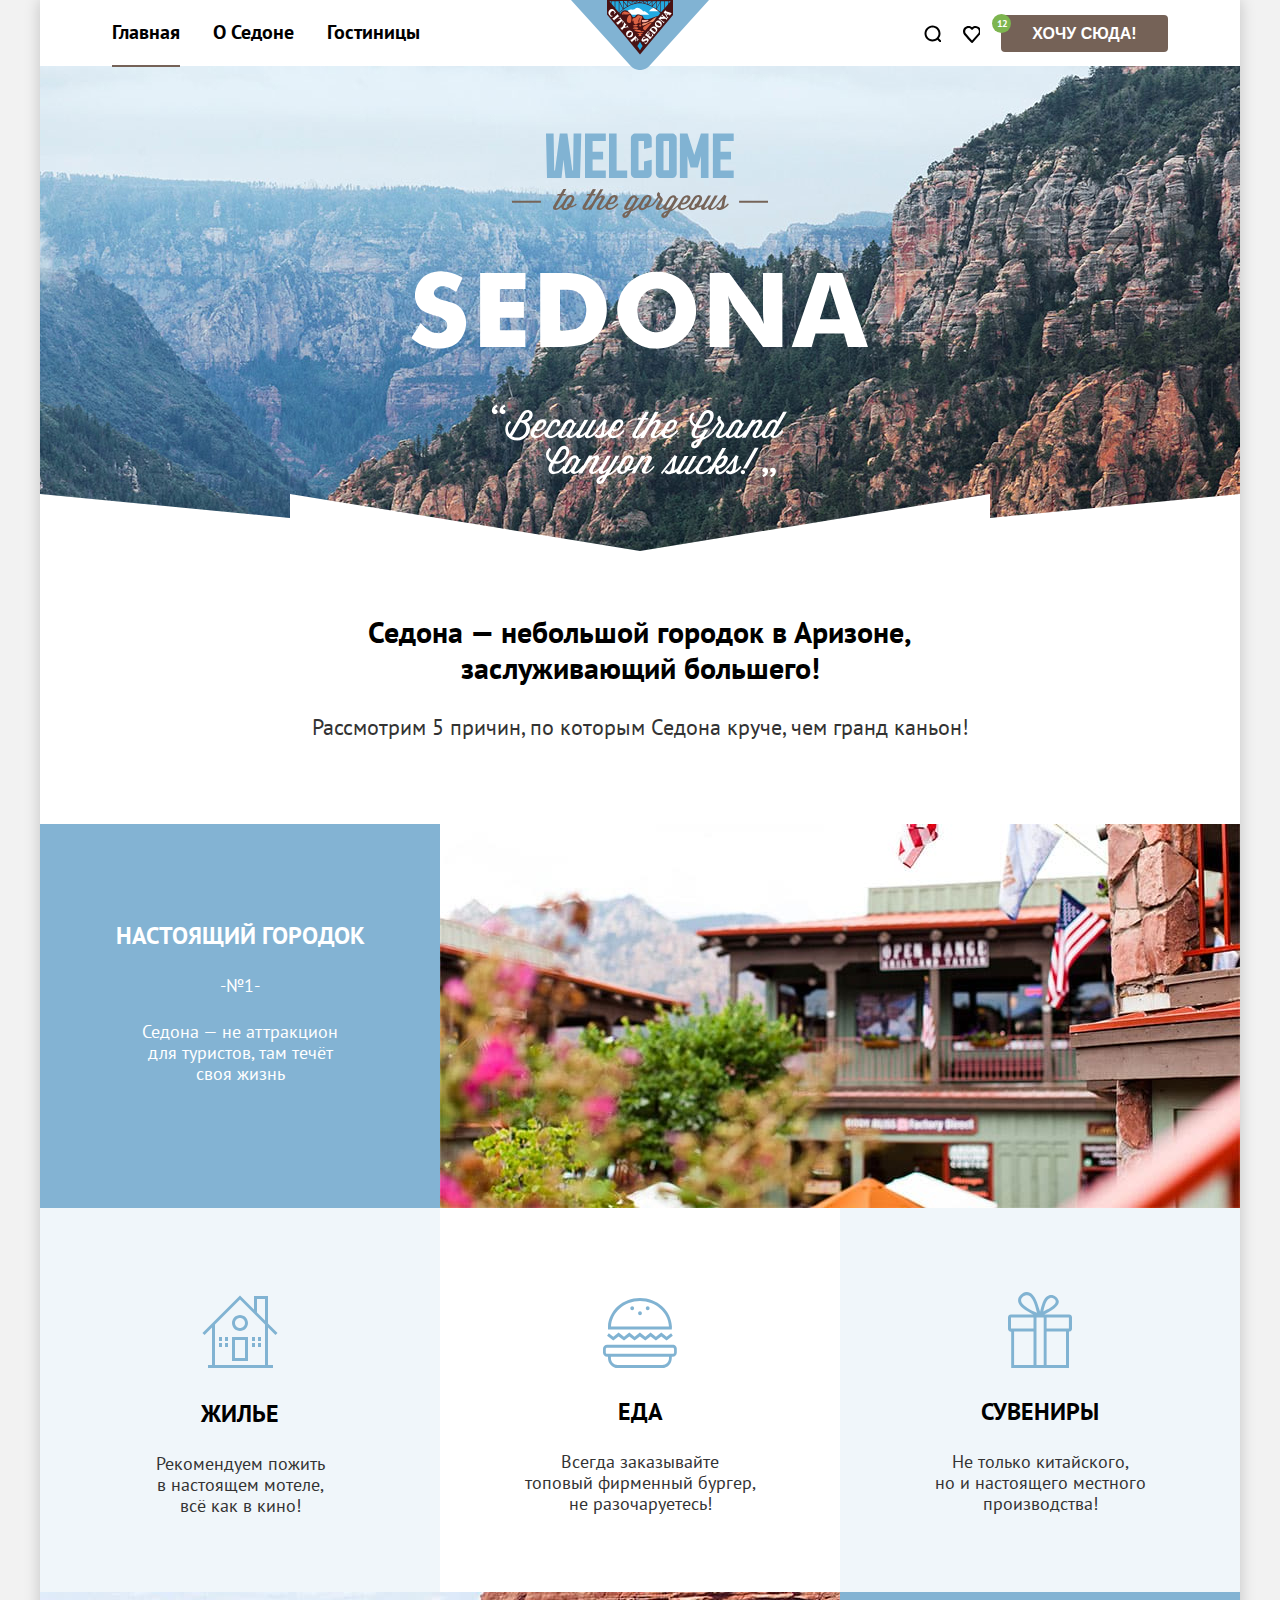
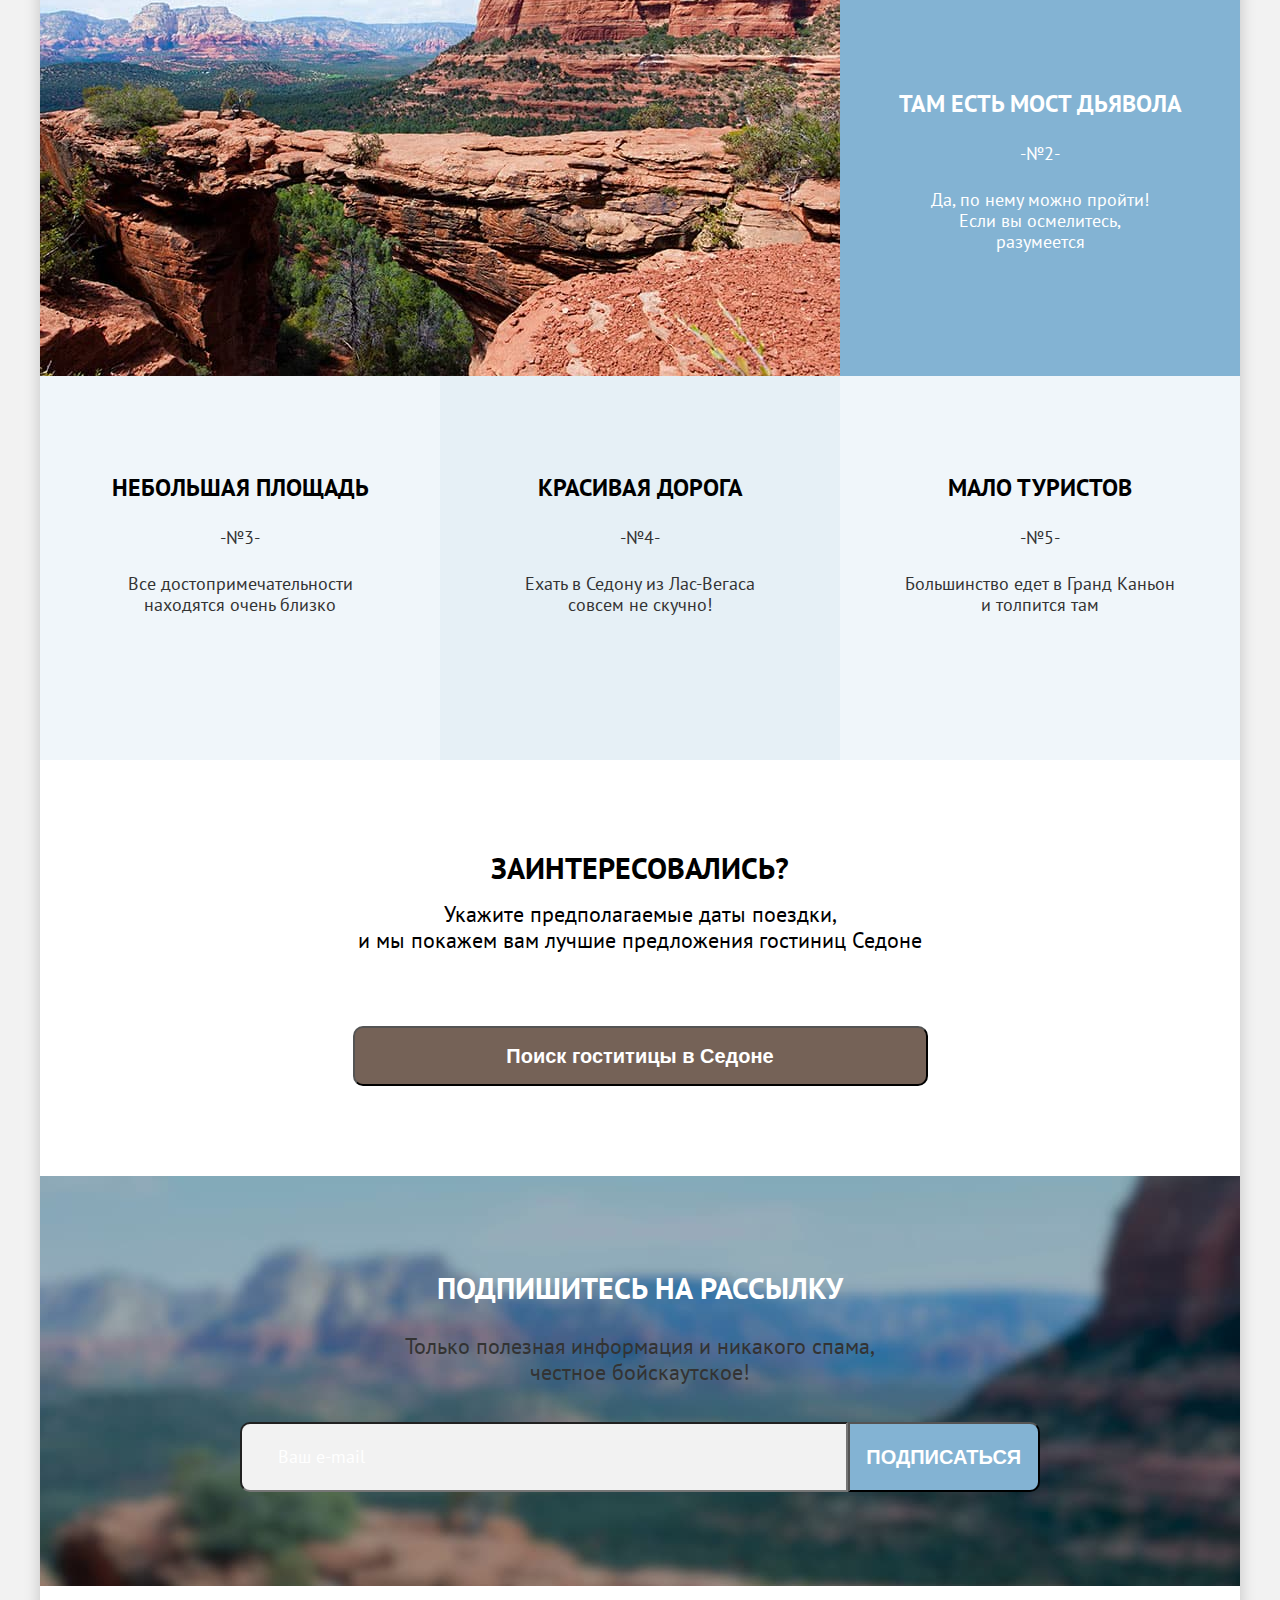
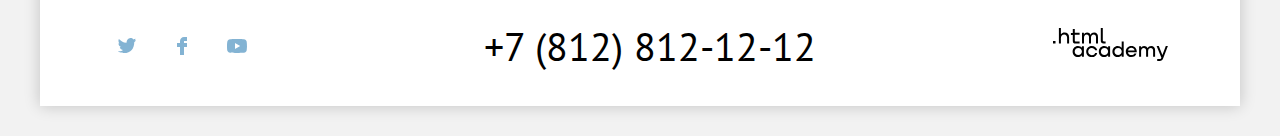
==== commit 3d9c57d9: "second part of 7 task" ====
--- a/index.html
+++ b/index.html
@@ -1,232 +1,258 @@
 <!DOCTYPE html>
 <html lang="ru">
-  <head>
-    <meta charset="utf-8" />
-    <title>Седона</title>
-    <link rel="stylesheet" href="styles/styles.css" />
-  </head>
-
-  <body>
-    <div class="container">
-      <header class="header">
-        <nav class="navigation">
-          <ul class="nav-list">
-            <li class="nav-item nav-item-menu">
-              <a class="nav-link nav-link-active" href="">Главная</a>
-            </li>
-            <li class="nav-item nav-item-menu">
-              <a class="nav-link" href="">О Седоне</a>
-            </li>
-            <li class="nav-item nav-item-menu">
-              <a class="nav-link" href="catalog.html">Гостиницы</a>
-            </li>
-          </ul>
-          <ul class="nav-user">
-            <li class="nav-item">
-              <a class="nav-link nav-link--search" href="#">
-                <span class="visually-hidden">Поиск</span>
-              </a>
-            </li>
-            <li class="nav-item">
-              <a class="nav-link nav-link--heart" href="#">
-                <span class="visually-hidden">Избранное</span>
-              </a>
-            </li>
-            <li class="nav-item">
-              <button class="nav-link-likeable">Хочу сюда!</button>
-            </li>
-          </ul>
-        </nav>
-        <a class="sedona-banner" href="#"
-          ><img src="img/brand-sedona.svg" alt="Баннер Седоны"
-        /></a>
-      </header>
-      <main class="main-index">
-        <h1 class="visually-hidden">Гостиницы в Седоне, штат Аризона</h1>
-        <section class="welcome-splash">
-          <div class="welcome-splash-imaging">
-            <img
-              class="divider"
-              src="img/welcome.svg"
-              alt="welcome Sedona"
-              width="458"
-              height="352"
-            />
-          </div>
-          <h2 class="welcome-title">
-            Седона — небольшой городок в Аризоне,<br />
-            заслуживающий большего!
-          </h2>
-          <p class="welcome-description">
-            Рассмотрим 5 причин, по которым Седона круче, чем гранд каньон!
+
+<head>
+  <meta charset="utf-8" />
+  <title>Седона</title>
+  <link rel="stylesheet" href="styles/styles.css" />
+</head>
+
+<body>
+  <div class="container">
+    <header class="header">
+      <nav class="navigation">
+        <ul class="nav-list">
+          <li class="nav-item nav-item-menu">
+            <a class="nav-link nav-link-active" href="">Главная</a>
+          </li>
+          <li class="nav-item nav-item-menu">
+            <a class="nav-link" href="">О Седоне</a>
+          </li>
+          <li class="nav-item nav-item-menu">
+            <a class="nav-link" href="catalog.html">Гостиницы</a>
+          </li>
+        </ul>
+        <ul class="nav-user">
+          <li class="nav-item">
+            <a class="nav-link nav-link--search" href="#">
+              <span class="visually-hidden">Поиск</span>
+            </a>
+          </li>
+          <li class="nav-item nav-popover">
+            <a class="nav-link nav-link--heart" href="#">
+              <span class="visually-hidden">Избранное</span>
+            </a>
+            <div class="popover-card">
+              <div class="popover-item">
+                <img class="hotel-image" src="img/hotel-2.jpg" alt="" />
+                <p class="popup-content">
+                  <span class="hotel-name">Desert Quail Inn</span>
+                  <span class="hotel-type">Мотель</span>
+                </p>
+                <img class="basket" src="/img/basket.png" alt="" />
+              </div>
+              <div class="popover-item">
+                <img class="hotel-image" src="/img/hotel-3.jpg" alt="" />
+                <p class="popup-content">
+                  <span class="hotel-name">Villas at Poco Diablo</span>
+                  <span class="hotel-type">Апартаменты</span>
+                </p>
+                <img class="basket" src="/img/basket.png" alt="" />
+              </div>
+              <div class="popover-item popover-btn">
+                <span>Все избранные</span>
+              </div>
+            </div>
+          </li>
+          <li class="nav-item">
+            <button class="nav-link-likeable">Хочу сюда!</button>
+          </li>
+        </ul>
+      </nav>
+      <a class="sedona-banner" href="#"><img src="img/brand-sedona.svg" alt="Баннер Седоны" /></a>
+    </header>
+    <main class="main-index">
+      <h1 class="visually-hidden">Гостиницы в Седоне, штат Аризона</h1>
+      <section class="welcome-splash">
+        <div class="welcome-splash-imaging">
+          <img class="divider" src="img/welcome.svg" alt="welcome Sedona" width="458" height="352" />
+        </div>
+        <h2 class="welcome-title">
+          Седона — небольшой городок в Аризоне,<br />
+          заслуживающий большего!
+        </h2>
+        <p class="welcome-description">
+          Рассмотрим 5 причин, по которым Седона круче, чем гранд каньон!
+        </p>
+      </section>
+      <section class="advantages">
+        <ul class="advantages-list">
+          <li class="advantages-item-image">
+            <div class="advantage-content">
+              <h3 class="advantages-title">Настоящий городок</h3>
+              <span class="advantages-number">-№1-</span>
+              <p class="advantages-description">
+                Седона — не аттракцион<br />
+                для туристов, там течёт<br />
+                своя жизнь
+              </p>
+            </div>
+            <img class="city" src="img/vantage-town.jpg" alt="Городской пейзаж Седоны" width="800" height="384" />
+          </li>
+          <li class="advantages-item lodging">
+            <h3 class="advantages-title second">Жилье</h3>
+            <p class="advantages-description">
+              Рекомендуем пожить<br />
+              в настоящем мотеле,<br />
+              всё как в кино!
+            </p>
+          </li>
+          <li class="advantages-item food">
+            <h3 class="advantages-title second">Еда</h3>
+            <p class="advantages-description">
+              Всегда заказывайте<br />
+              топовый фирменный бургер,<br />
+              не разочаруетесь!
+            </p>
+          </li>
+          <li class="advantages-item souvenirs">
+            <h3 class="advantages-title second">Сувениры</h3>
+            <p class="advantages-description">
+              Не только китайского,<br />
+              но и настоящего местного<br />
+              производства!
+            </p>
+          </li>
+          <li class="advantages-item-image">
+            <img class="canyon" src="img/vantage-canyon.jpg" alt="Каньон" width="800" height="384" />
+            <div class="advantage-content">
+              <h3 class="advantages-title">Там есть мост дьявола</h3>
+              <span class="advantages-number">-№2-</span>
+              <p class="advantages-description">
+                Да, по нему можно пройти!<br />
+                Если вы осмелитесь,<br />
+                разумеется
+              </p>
+            </div>
+          </li>
+          <li class="advantages-item">
+            <h3 class="advantages-title">Небольшая площадь</h3>
+            <span class="advantages-number">-№3-</span>
+            <p class="advantages-description">
+              Все достопримечательности<br />
+              находятся очень близко
+            </p>
+          </li>
+          <li class="advantages-item">
+            <h3 class="advantages-title">Красивая дорога</h3>
+            <span class="advantages-number">-№4-</span>
+            <p class="advantages-description">
+              Ехать в Седону из Лас-Вегаса<br />
+              совсем не скучно!
+            </p>
+          </li>
+          <li class="advantages-item">
+            <h3 class="advantages-title">Мало туристов</h3>
+            <span class="advantages-number">-№5-</span>
+            <p class="advantages-description">
+              Большинство едет в Гранд Каньон<br />
+              и толпится там
+            </p>
+          </li>
+        </ul>
+      </section>
+      <section class="search-hotel">
+        <h2 class="search-title">Заинтересовались?</h2>
+        <p class="search-description">
+          Укажите предполагаемые даты поездки,<br />
+          и мы покажем вам лучшие предложения гостиниц Седоне
+        </p>
+        <button class="btn-hotel" type="button">
+          Поиск гоститицы в Седоне
+        </button>
+      </section>
+      <section class="subscribe-email">
+        <!-- Здесь будет образ background -->
+        <h2 class="subscribe-title">Подпишитесь на рассылку</h2>
+        <p class="subscribe-description">
+          Только полезная информация и никакого спама,<br />
+          честное бойскаутское!
+        </p>
+        <form class="subscribe-form" action="https://echo.htmlacademy.ru/" method="post">
+          <input type="email" id="subscribe-email" name="subscribe-email" placeholder="Ваш e-mail"
+            class="subscribe-email-input" />
+          <button class="btn-submit" type="submit">ПОДПИСАТЬСЯ</button>
+        </form>
+      </section>
+    </main>
+    <footer class="footer">
+      <div class="socials">
+        <h2 class="visually-hidden">Список соцсетей</h2>
+        <ul class="socials-items">
+          <li class="socials-item">
+            <a class="socials-link social-twitter" href="https://twitter.com/htmlacademy_ru">
+              <span class="visually-hidden">Twitter</span>
+            </a>
+          </li>
+          <li class="socials-item">
+            <a class="socials-link social-facebook" href="https://www.facebook.com/htmlacademy">
+              <span class="visually-hidden">Facebook</span>
+            </a>
+          </li>
+          <li class="socials-item">
+            <a class="socials-link social-youtube" href="https://www.youtube.com/c/HTMLAcademyRUS">
+              <span class="visually-hidden l">YouTube</span>
+            </a>
+          </li>
+        </ul>
+      </div>
+      <div class="footer-phone">
+        <h2 class="visually-hidden">Телефон</h2>
+        <a class="contact-link" href="tel:88128121212">+7 (812) 812-12-12</a>
+      </div>
+      <div class="htmlacademy-banner">
+        <h2 class="visually-hidden">Баннер HTML Academy</h2>
+        <a class="htmlacademy-link" href="https://htmlacademy.ru">
+          <img class="htmlacademy-image" src="img/brand-htmlacademy.svg" alt="Баннер сайта HTML Academy" />
+        </a>
+      </div>
+    </footer>
+  </div>
+  <div class="modal-container">
+    <div class="modal">
+      <section class="modal-content">
+        <form action="post" class="modal-search-form">
+          <h2 class="modal-title">Поиск гостиницы в Седоне</h2>
+          <button class="modal-close-button">
+            <span class="visually-hidden">Закрыть</span>
+            <svg width="10" height="10" aria-hidden="true" focusable="false" fill="none"
+              xmlns="http://www.w3.org/2000/svg">
+              <path
+                d="M2 0H0v2h2V0ZM16 0H4v2h12V0ZM2 4H0v2h2V4ZM16 4H4v2h12V4ZM2 8H0v2h2V8ZM16 8H4v2h12V8ZM2 12H0v2h2v-2ZM16 12H4v2h12v-2Z"
+                fill="#000" />
+            </svg>
+          </button>
+          <p class="modal-content">
+            <label class="label-search-modal" for="search-modal-first">Дата выезда:</label>
+            <input class="input-form-search" type="date" id="search-modal-first">
+            <span class="output">Мы не можем отправить вас в прошлое.</span>
           </p>
-        </section>
-        <section class="advantages">
-          <ul class="advantages-list">
-            <li class="advantages-item-image">
-              <div class="advantage-content">
-                <h3 class="advantages-title">Настоящий городок</h3>
-                <span class="advantages-number">-№1-</span>
-                <p class="advantages-description">
-                  Седона — не аттракцион<br />
-                  для туристов, там течёт<br />
-                  своя жизнь
-                </p>
-              </div>
-              <img
-                class="city"
-                src="img/vantage-town.jpg"
-                alt="Городской пейзаж Седоны"
-                width="800"
-                height="384"
-              />
-            </li>
-            <li class="advantages-item lodging">
-              <h3 class="advantages-title second">Жилье</h3>
-              <p class="advantages-description">
-                Рекомендуем пожить<br />
-                в настоящем мотеле,<br />
-                всё как в кино!
-              </p>
-            </li>
-            <li class="advantages-item food">
-              <h3 class="advantages-title second">Еда</h3>
-              <p class="advantages-description">
-                Всегда заказывайте<br />
-                топовый фирменный бургер,<br />
-                не разочаруетесь!
-              </p>
-            </li>
-            <li class="advantages-item souvenirs">
-              <h3 class="advantages-title second">Сувениры</h3>
-              <p class="advantages-description">
-                Не только китайского,<br />
-                но и настоящего местного<br />
-                производства!
-              </p>
-            </li>
-            <li class="advantages-item-image">
-              <img
-                class="canyon"
-                src="img/vantage-canyon.jpg"
-                alt="Каньон"
-                width="800"
-                height="384"
-              />
-              <div class="advantage-content">
-                <h3 class="advantages-title">Там есть мост дьявола</h3>
-                <span class="advantages-number">-№2-</span>
-                <p class="advantages-description">
-                  Да, по нему можно пройти!<br />
-                  Если вы осмелитесь,<br />
-                  разумеется
-                </p>
-              </div>
-            </li>
-            <li class="advantages-item">
-              <h3 class="advantages-title">Небольшая площадь</h3>
-              <span class="advantages-number">-№3-</span>
-              <p class="advantages-description">
-                Все достопримечательности<br />
-                находятся очень близко
-              </p>
-            </li>
-            <li class="advantages-item">
-              <h3 class="advantages-title">Красивая дорога</h3>
-              <span class="advantages-number">-№4-</span>
-              <p class="advantages-description">
-                Ехать в Седону из Лас-Вегаса<br />
-                совсем не скучно!
-              </p>
-            </li>
-            <li class="advantages-item">
-              <h3 class="advantages-title">Мало туристов</h3>
-              <span class="advantages-number">-№5-</span>
-              <p class="advantages-description">
-                Большинство едет в Гранд Каньон<br />
-                и толпится там
-              </p>
-            </li>
-          </ul>
-        </section>
-        <section class="search-hotel">
-          <h2 class="search-title">Заинтересовались?</h2>
-          <p class="search-description">
-            Укажите предполагаемые даты поездки,<br />
-            и мы покажем вам лучшие предложения гостиниц Седоне
+          <p class="modal-content">
+            <label class="label-search-modal" for="search-modal-second">Дата выезда:</label>
+            <input class="input-form-search" type="date" id="search-modal-second">
+            <span class="output">На эти даты есть свободные номера. Пока есть.</span>
           </p>
-          <button class="btn-hotel" type="button">
-            Поиск гоститицы в Седоне
-          </button>
-        </section>
-        <section class="subscribe-email">
-          <!-- Здесь будет образ background -->
-          <h2 class="subscribe-title">Подпишитесь на рассылку</h2>
-          <p class="subscribe-description">
-            Только полезная информация и никакого спама,<br />
-            честное бойскаутское!
+          <p class="thing">
+            <label class="label-search-modal" for="search-modal-old">Взрослые:</label>
+            <input class="input-form-search" type="text" id="search-modal-old">
+
+            <label class="label-search-modal children" for="search-modal-child">Дети:</label>
+            <button  class="btn-children" type="button" id="search-modal-child">
+              <svg width="10" height="10" aria-hidden="true" focusable="false" fill="none"
+                xmlns="http://www.w3.org/2000/svg">
+                <path
+                  d="M2 0H0v2h2V0ZM16 0H4v2h12V0ZM2 4H0v2h2V4ZM16 4H4v2h12V4ZM2 8H0v2h2V8ZM16 8H4v2h12V8ZM2 12H0v2h2v-2ZM16 12H4v2h12v-2Z"
+                  fill="#000" />
+              </svg>
+            </button>
+            <input class="input-form-search" type="text">
           </p>
-          <form
-            class="subscribe-form"
-            action="https://echo.htmlacademy.ru/"
-            method="post"
-          >
-            <input
-              type="email"
-              id="subscribe-email"
-              name="subscribe-email"
-              placeholder="Ваш e-mail"
-              class="subscribe-email-input"
-            />
-            <button class="btn-submit" type="submit">ПОДПИСАТЬСЯ</button>
-          </form>
-        </section>
-      </main>
-      <footer class="footer">
-        <div class="socials">
-          <h2 class="visually-hidden">Список соцсетей</h2>
-          <ul class="socials-items">
-            <li class="socials-item">
-              <a
-                class="socials-link social-twitter"
-                href="https://twitter.com/htmlacademy_ru"
-              >
-                <span class="visually-hidden">Twitter</span>
-              </a>
-            </li>
-            <li class="socials-item">
-              <a
-                class="socials-link social-facebook"
-                href="https://www.facebook.com/htmlacademy"
-              >
-                <span class="visually-hidden">Facebook</span>
-              </a>
-            </li>
-            <li class="socials-item">
-              <a
-                class="socials-link social-youtube"
-                href="https://www.youtube.com/c/HTMLAcademyRUS"
-              >
-                <span class="visually-hidden l">YouTube</span>
-              </a>
-            </li>
-          </ul>
-        </div>
-        <div class="footer-phone">
-          <h2 class="visually-hidden">Телефон</h2>
-          <a class="contact-link" href="tel:88128121212">+7 (812) 812-12-12</a>
-        </div>
-        <div class="htmlacademy-banner">
-          <h2 class="visually-hidden">Баннер HTML Academy</h2>
-          <a class="htmlacademy-link" href="https://htmlacademy.ru">
-            <img
-              class="htmlacademy-image"
-              src="img/brand-htmlacademy.svg"
-              alt="Баннер сайта HTML Academy"
-            />
-          </a>
-        </div>
-      </footer>
+
+          <input class="btn-search-form" type="button" value="Найти">
+        </form>
+      </section>
     </div>
-  </body>
-</html>
+  </div>
+</body>
+
+</html>--- a/styles/styles.css
+++ b/styles/styles.css
@@ -76,18 +76,58 @@
 .nav-item.nav-item-menu {
   line-height: 26px;
 }
+.nav-item:hover {
+  font-family: PT Sans;
+  font-style: normal;
+  font-weight: bold;
+  font-size: 20px;
+  line-height: 26px;
+  color: #756257;
+}
+.nav-item:focus {
+  border: 3px solid #83B3D3;
+}
+.nav-link:hover {
+  font-family: PT Sans;
+  font-style: normal;
+  font-weight: bold;
+  font-size: 20px;
+  line-height: 26px;
+  color: #756257;
+}
 .nav-link-likeable {
-  width: 160px;
   background: #756257;
   border-radius: 4px;
   color: white;
+  width: 167px;
+  height: 37px;
+  font-size: 16px;
+  font-weight: 700;
+  line-height: 21px;
+  text-align: center;
+  text-transform: uppercase;
+  border: none;
+}
+.nav-link-likeable:hover {
+  background: #615048;
+}
+.nav-link-likeable:focus {
+  background: #615048;
+  outline: 3px solid #83B3D3;
+  outline-offset: 0;
+  border-radius: 4px;
+}
+.nav-link-likeable:focus,
+.nav-item:focus {
+border: 3px solid #83B3D3;
+box-sizing: border-box;
+border-radius: 10px;
+
 }
 .page-container {
   margin: 0 auto;
 }
-.page-container-second {
-  margin: 0 auto;
-}
+
 .pagination {
   display: flex;
   justify-content: space-between;
@@ -161,7 +201,7 @@
 }
 .catalog-fiilters-form {
   display: grid;
-  grid: auto / 215px 312px 287px 250px;
+  grid: auto / 213px 310px 285px 248px;
 }
 .catalog-filter-group {
   border: 0px solid #000;
@@ -177,7 +217,10 @@
   padding: 14px;
   background: transparent;
   border: 1px solid white;
-  color:white;
+  /* color: white; */
+}
+::-webkit-input-placeholder { /* Chrome/Opera/Safari */
+  color: white;
 }
 .catalog-filter-title {
   color: white;
@@ -189,12 +232,15 @@
   padding-left: 40px;
   list-style: none;
   display: grid;
+  grid: repeat(3, 31px)/auto;
 }
 .catalog-filter-label {
   position: relative;
   width: 0;
   right: 40px;
   top: 12px;
+  color:black;
+  opacity: 0.3;
 }
 .control-input {
   /* background-color: lawngreen; */
@@ -203,48 +249,47 @@
 .control-input-radio {
   visibility: hidden;
   /* display: none; */
-
 }
 .control-input + label::before {
-  content:"";
-  position: absolute;
-  left:-38px;
-  top: 0;
+  content: "";
+  position: absolute;
+  left: -38px;
+  top: 4px;
   width: 16px;
   height: 16px;
-  background:white;
+  background: white;
 }
 .control-input:checked + label::after {
-  content:"";
-  position: absolute;
-  left:-36px;
-  top: 3px;
+  content: "";
+  position: absolute;
+  left: -36px;
+  top: 7px;
   width: 14px;
   height: 14px;
   background: url(/img/tick.svg) no-repeat;
   background-position: 0 0;
-  color: #3F5E72;
+  color: #3f5e72;
 }
 .control-input-radio + label::before {
-  content:"";
-  position: absolute;
-  left:-38px;
-  top: 0;
+  content: "";
+  position: absolute;
+  left: -38px;
+  top: 3px;
   width: 20px;
   height: 20px;
-  background:white;
+  background: white;
   border-radius: 50%;
 }
 .control-input-radio:checked + label::after {
-  content:"";
-  position: absolute;
-  left:-33px;
-  top: 5px;
+  content: "";
+  position: absolute;
+  left: -33px;
+  top: 8px;
   width: 10px;
   height: 10px;
   background-position: 0 0;
   border-radius: 50%;
-  background: #3F5E72;
+  background: #3f5e72;
 }
 
 .breadcrumbs-link {
@@ -254,10 +299,9 @@
 .buttons-filters {
   margin: 0;
   padding: 0;
-  padding-top: 12px;
-  display: grid;
-  padding-right: 0;
-  place-content: center end;
+  display: grid;
+  /* padding-right: 0; */
+  place-content: end end;
   border: transparent;
 }
 .welcome-splash-imaging {
@@ -300,10 +344,13 @@
   align-items: baseline;
   margin: 50px 72px 45px;
 }
+.select-control {
+  margin-right: -100px;
+}
 .buttons-group {
   display: flex;
-    justify-content: space-between;
-    width: 160px;
+  justify-content: space-between;
+  width: 160px;
 }
 /* Cards in catalog */
 .cards {
@@ -334,8 +381,8 @@
     "a c ." 18px
     "a d g" 78px
     /180px 320px 1fr;
-  border-bottom: 1px solid #e6e6e6; 
-  border-top: 1px solid #e6e6e6; 
+  border-bottom: 1px solid #e6e6e6;
+  border-top: 1px solid #e6e6e6;
 }
 .card-image-link {
   grid-area: a;
@@ -358,14 +405,13 @@
 }
 .cards-item--button {
   align-self: center;
-  padding:31px  220px;
-  border-bottom: 1px solid #e6e6e6; 
+  padding: 31px 220px;
+  border-bottom: 1px solid #e6e6e6;
 }
 
 .hotel-rating-star {
   grid-area: f;
   justify-self: end;
-
 }
 .rating {
   grid-area: g;
@@ -449,14 +495,12 @@
   line-height: 26px;
   position: relative;
 }
-.nav-link-likeable {
-  width: 167px;
-  height: 37px;
-  font-size: 18px;
-  font-weight: 700;
-  line-height: 23px;
-  text-align: center;
-  text-transform: uppercase;
+.nav-link:hover {
+font-style: normal;
+font-weight: bold;
+font-size: 20px;
+line-height: 26px;
+color: #756257;
 }
 .btn-hotel {
   margin: 0 auto;
@@ -558,6 +602,8 @@
   margin-bottom: 34px;
 }
 .control-filter-item {
+  font-family: PT Sans;
+  font-style: normal;
   position: relative;
   display: block;
   top: -22px;
@@ -822,14 +868,14 @@
 .button-active,
 .button-light {
   display: flex;
-    align-items: center;
-    justify-content: center;
-    width: 48px;
-    height: 48px;
-    border: 2px solid #E5E5E5;
-    box-sizing: border-box;
-    border-radius: 4px;
-    background: transparent;
+  align-items: center;
+  justify-content: center;
+  width: 48px;
+  height: 48px;
+  border: 2px solid #e5e5e5;
+  box-sizing: border-box;
+  border-radius: 4px;
+  background: transparent;
 }
 .button-active {
   border: 2px solid #000000;
@@ -965,17 +1011,18 @@
   display: block;
   background-image: url("../img/search.svg");
   background-position: 0 0;
-  width: 20px;
-  height: 20px;
-  position: relative;
-}
+  width: 18px;
+  height: 18px;
+  position: relative;
+}
+
 .nav-link--heart::before {
   content: "";
   display: block;
   background-image: url("../img/heart.svg");
   background-position: 0 0;
-  width: 20px;
-  height: 20px;
+  width: 18px;
+  height: 19px;
   position: relative;
 }
 .nav-link--heart::after {
@@ -1017,20 +1064,19 @@
   display: flex;
 }
 .range-controls .scale {
-  height: 0;
-  opacity: 0.3;
-  border: 4px solid #ffffff;
+  height: 4px;
+  background-color:rgba(255,255,255,0.3);
 }
 
 .range-controls .bar {
   width: 227px;
-  height: 0px;
-  border: 1px solid #ffffff;
+  height: 4px;
+  background-color:rgba(255,255,255);
 }
 
 .range-controls .toggle {
   position: absolute;
-  top: 26px;
+  top: 24px;
   left: 0;
   width: 20px;
   height: 20px;
@@ -1041,9 +1087,200 @@
 }
 
 .range-controls .toggle-min {
-  left: 18px;
+  left: 0;
 }
 
 .range-controls .toggle-max {
-  left: 160px;
-}
+  left: 227px;
+}
+.modal-container {
+  position: fixed;
+  top: 0;
+  left: 0;
+  display: flex;
+  width: 100%;
+  height: 100%;
+  background-color: rgba(0, 0, 0, 0.8);
+  z-index: 20;
+  display: none;
+}
+.modal {
+  padding: 0;
+  position: relative;
+  margin: auto;
+  padding: 40px;
+  background-color: #FFFFFF;
+  width: 715px;
+  height: 561px;
+  background: #FFFFFF;
+  box-shadow: 0px 25px 50px rgba(0, 0, 0, 0.15);
+  border-radius: 30px;
+}
+.modal-title {
+font-family: PT Sans;
+font-style: normal;
+font-weight: bold;
+font-size: 30px;
+line-height: 40px;
+/* or 133% */
+text-transform: uppercase;
+}
+.modal-content {
+  padding: 0;
+  grid-column:span 4;
+  display: grid;
+  display: inherit;
+  grid:min-content/155px 425px;
+  align-items: center;
+
+}
+.modal-search-form {
+  padding: 55px;
+  /* height: 560px; */
+  display: grid;
+  /* grid:min-content/155px 265px 135px; */
+  grid:min-content/155px 135px 155px 135px;
+}
+input[type="button"] {
+  grid-column:span 4;
+  height: 60px;
+  background: #83B3D3;
+  border-radius: 10px;
+}
+.output {
+  grid-column:2;
+}
+.thing {
+  grid-column:span 2;
+  display: grid;
+  grid:min-content/155px 133px 115px 40px 133px;
+  align-items: center;
+}
+.modal-title {
+  grid-column:span 3;
+  /*   text-align: right; */
+    align-self:center;
+    justify-self: start;
+}
+.input-form-search {
+ 
+    font: 1em sans-serif;
+    padding: 13px;
+    width: 100%;
+    box-sizing: border-box;
+
+}
+.children {
+    place-self: center end;
+
+}
+.btn-children {
+  place-self: center;
+}
+.label-search-modal {
+  font-family: PT Sans;
+font-style: normal;
+font-weight: bold;
+font-size: 18px;
+line-height: 40px;
+}
+.label-search-modal:last-child {
+  place-self: center end;
+  background: red;
+  color:red;
+}
+.modal-close-button, .btn-children {
+  border: none;
+}
+.btn-search-form{
+  font-family: PT Sans;
+  font-style: normal;
+  font-weight: bold;
+  font-size: 20px;
+  line-height: 40px;
+
+}
+
+.nav-popover {
+  position: relative;
+}
+/* popover */
+.popover-card {
+  position: absolute;
+  left:-200px;
+  top:38px;
+  width: 400px;
+  height: 232px;
+  display: grid;
+  grid: 86px 86px 60px/75px minmax(min-content, 1fr) 48px;
+  box-shadow: 0px 25px 50px rgba(0, 0, 0, 0.15);
+  background: white;
+  border: 1px solid #E6E6E6;
+  border-radius: 20px;
+  display: none;
+}
+.popover-item {
+  border: 1px solid #000;
+  grid-column: span 3;
+  display: grid;
+  grid: inherit;
+}
+
+.popup-content {
+  margin-left: 25px;
+  align-self: center;
+  display: grid;
+  grid:min-content min-content/ auto;
+}
+.hotel-image {
+  margin: auto 0 auto auto;
+  height: 48px;
+  width: 48px;
+  border-radius: 50%;
+}
+.popover-btn {
+  font-family: PT Sans;
+  font-style: normal;
+  font-weight: bold;
+  font-size: 16px;
+  line-height: 21px;
+  height: 60px;
+  display: flex;
+  align-items: center;
+  justify-content: center;
+  background: #756257;
+  color: white;
+  height: 60px;
+}
+.hotel-name {
+  font-family: PT Sans;
+  font-style: normal;
+  font-weight: bold;
+  font-size: 18px;
+  line-height: 21px;
+  color: #000;
+}
+.hotel-type {
+  font-family: PT Sans;
+  font-style: normal;
+  font-weight: normal;
+  font-size: 16px;
+  line-height: 21px;
+  color: #333333;
+}
+
+.basket {
+  margin: auto auto;
+  height: 20px;
+  width: 20px;
+}
+.popover-card:after {
+  content: " ";
+  position: absolute;
+  right: calc(50% - 20px);
+  top: -10px;
+  border-top: none;
+  border-right: 10px solid transparent;
+  border-left: 10px solid transparent;
+  border-bottom: 10px solid white;
+}
